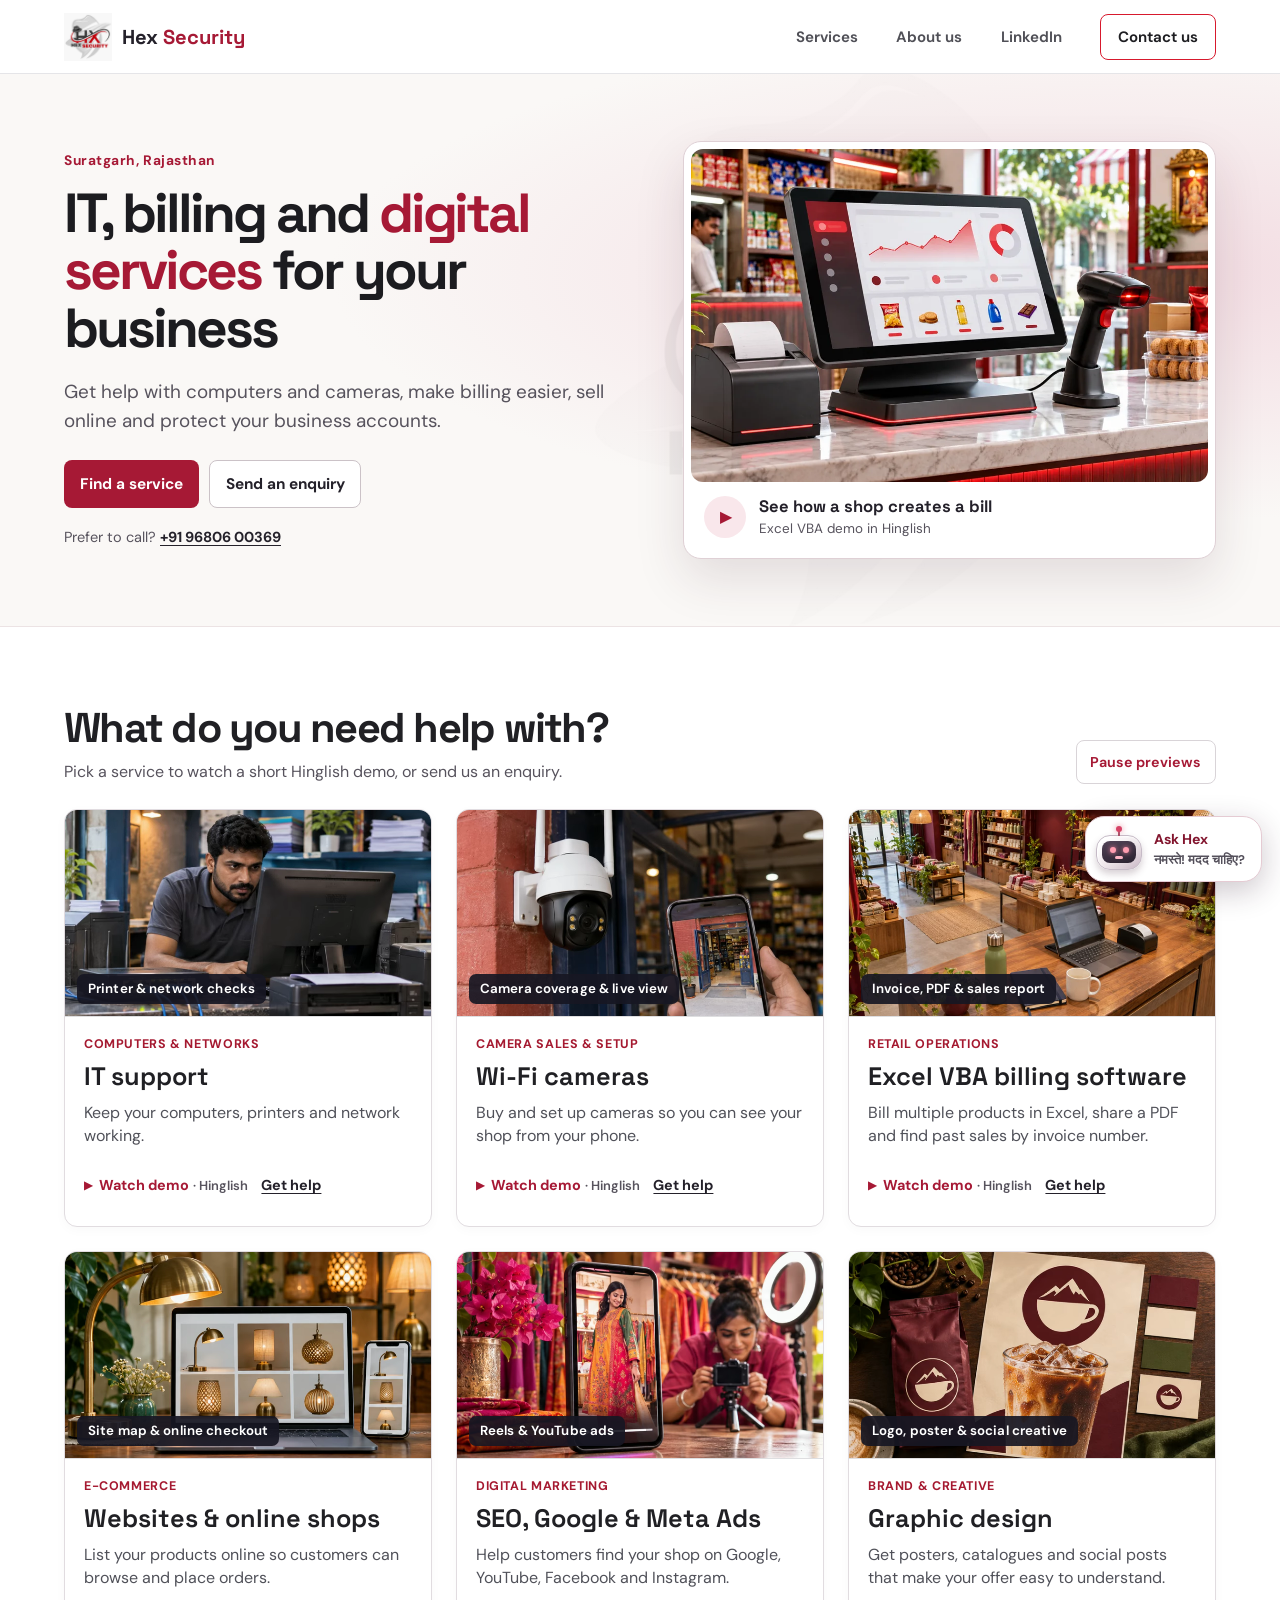
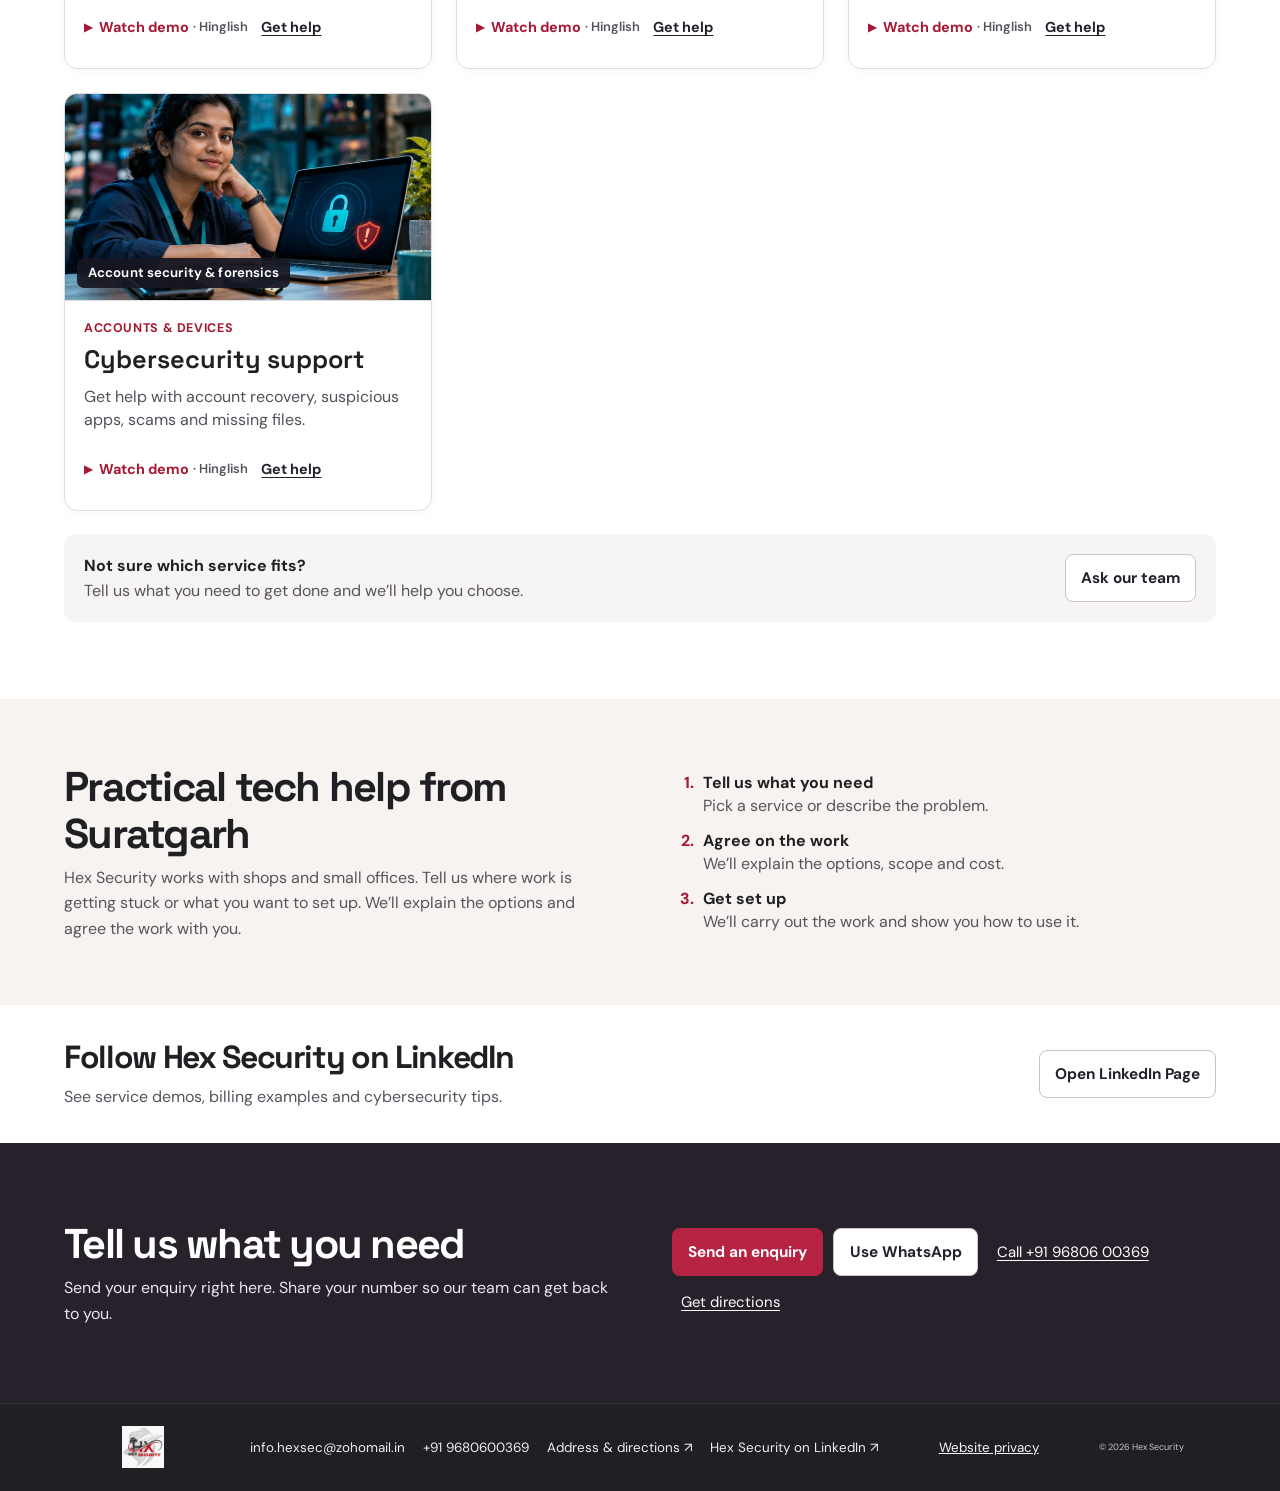
==== index.html @ a5976539 "Show a dedicated enquiry confirmation page" ====
<!doctype html>
<html lang="en">
<head>
  <meta charset="utf-8">
  <meta name="viewport" content="width=device-width, initial-scale=1">
  <meta name="theme-color" content="#ffffff">
  <title>Hex Security | IT Support, Billing &amp; Cybersecurity in Suratgarh</title>
  <meta name="description" content="Hex Security in Suratgarh, Rajasthan offers business IT support, Wi-Fi cameras, Excel VBA billing, websites, SEO, Google and Meta Ads, graphic design and cybersecurity.">
  <link rel="canonical" href="https://hexsecurity-it.github.io/">
  <link rel="icon" type="image/jpeg" href="hex-security-logo.jpeg">
  <meta property="og:type" content="website">
  <meta property="og:site_name" content="Hex Security">
  <meta property="og:title" content="Hex Security | IT Support, Billing &amp; Cybersecurity in Suratgarh">
  <meta property="og:description" content="Hex Security in Suratgarh, Rajasthan offers business IT support, Wi-Fi cameras, Excel VBA billing, websites, SEO, Google and Meta Ads, graphic design and cybersecurity.">
  <meta property="og:url" content="https://hexsecurity-it.github.io/">
  <meta property="og:image" content="https://hexsecurity-it.github.io/hex-security-logo.jpeg">
  <meta property="og:image:alt" content="Hex Security logo">
  <script type="application/ld+json">
    {
      "@context": "https://schema.org",
      "@graph": [
        {
          "@type": "WebSite",
          "@id": "https://hexsecurity-it.github.io/#website",
          "name": "Hex Security",
          "url": "https://hexsecurity-it.github.io/",
          "publisher": {
            "@id": "https://hexsecurity-it.github.io/#organization"
          }
        },
        {
          "@type": "Organization",
          "@id": "https://hexsecurity-it.github.io/#organization",
          "name": "Hex Security",
          "url": "https://hexsecurity-it.github.io/",
          "logo": "https://hexsecurity-it.github.io/hex-security-logo.jpeg",
          "email": "info.hexsec@zohomail.in",
          "telephone": "+919680600369",
          "sameAs": ["https://www.linkedin.com/company/hex-sec/"],
          "address": {
            "@type": "PostalAddress",
            "addressLocality": "Suratgarh",
            "addressRegion": "Rajasthan",
            "addressCountry": "IN"
          },
          "contactPoint": {
            "@type": "ContactPoint",
            "contactType": "customer enquiries",
            "telephone": "+919680600369",
            "email": "info.hexsec@zohomail.in"
          }
        },
        {
          "@type": "WebPage",
          "@id": "https://hexsecurity-it.github.io/#home",
          "url": "https://hexsecurity-it.github.io/",
          "name": "Hex Security | IT Support, Billing & Cybersecurity in Suratgarh",
          "isPartOf": {
            "@id": "https://hexsecurity-it.github.io/#website"
          },
          "about": {
            "@id": "https://hexsecurity-it.github.io/#organization"
          }
        }
      ]
    }
  </script>
  <link rel="stylesheet" href="style.css">
  <link rel="stylesheet" href="services.css?v=films1">
  <link rel="stylesheet" href="home.css?v=films1">
  <link rel="stylesheet" href="assistant.css?v=1">
</head>
<body class="home-page">
  <div class="site-shell">
    <header class="topbar">
      <a class="brand home-brand" href="#home">
        <img class="brand-logo" src="hex-security-logo.jpeg" width="48" height="48" alt="">
        <span>Hex <b>Security</b></span>
      </a>
      <button class="menu-toggle" aria-label="Toggle menu" aria-expanded="false" aria-controls="home-navigation">☰</button>
      <nav class="nav-links" id="home-navigation" aria-label="Main navigation">
        <a href="#services">Services</a>
        <a href="#about">About us</a>
        <a href="#updates">LinkedIn</a>
        <a class="nav-cta" href="#contact">Contact us</a>
      </nav>
    </header>

    <main>
      <section class="welcome" id="home" aria-labelledby="welcome-title">
        <div class="welcome-inner">
          <div class="welcome-copy">
            <p class="location-label">Suratgarh, Rajasthan</p>
            <h1 id="welcome-title">IT, billing and <em>digital services</em> for your business</h1>
            <p>Get help with computers and cameras, make billing easier, sell online and protect your business accounts.</p>
            <div class="welcome-actions">
              <a class="home-button home-button-primary" href="#services">Find a service</a>
              <a class="home-button home-button-outline" data-enquiry="website" href="#contact">Send an enquiry</a>
            </div>
            <p class="welcome-call">Prefer to call? <a href="tel:+919680600369">+91 96806 00369</a></p>
          </div>
          <a class="welcome-demo" href="services/billing.html" data-show-service="billing" aria-haspopup="dialog">
            <img src="media/home-shop.webp" width="1160" height="652" alt="Computer, receipt printer and scanner on a shop counter" fetchpriority="high">
            <div class="welcome-caption">
              <span class="welcome-play" aria-hidden="true">▶</span>
              <span><strong>See how a shop creates a bill</strong><small>Excel VBA demo in Hinglish</small></span>
            </div>
          </a>
        </div>
      </section>

      <section class="services section-pad" id="services">
        <div class="service-intro">
          <div>
            <h2>What do you need help with?</h2>
            <p>Pick a service to watch a short Hinglish demo, or send us an enquiry.</p>
          </div>
          <button type="button" id="motion-toggle">Pause previews</button>
        </div>
        <div class="catalog">
          <article class="offer" id="service-it-support" data-slug="it-support">
            <div class="demo"><video id="video-it-support" class="inline-video" width="840" height="472" muted playsinline loop preload="none" src="media/service-films/it-support-preview.webm" poster="media/service-films/it-support.jpg" data-detail-src="media/service-films/it-support.mp4?v=hinglish1" data-detail-poster="media/service-films/it-support.jpg" data-captions="media/service-films/it-support.hi.vtt?v=hinglish1" aria-hidden="true"></video><span class="service-cover-label">Printer & network checks</span></div>
            <div class="offer-copy"><span class="offer-category">Computers & networks</span>
              <h3>IT support</h3><p>Keep your computers, printers and network working.</p>
              <div class="offer-actions">
                <a class="offer-open" href="services/it-support.html" aria-haspopup="dialog" aria-label="Watch the Hinglish video and view details for IT support"><span class="play-symbol" aria-hidden="true">▶</span> <span>Watch demo</span> <span class="demo-language">· Hinglish</span></a>
                <a class="offer-enquire" href="?enquire=it-support#services" aria-haspopup="dialog">Get help</a>
              </div>
            </div>
            <template><ul><li>Computer, printer and device setup</li><li>Software installation and updates</li><li>Troubleshooting for slow or unreliable devices</li><li>Network and connectivity help</li></ul></template>
          </article>
          <article class="offer" id="service-wifi-cctv" data-slug="wifi-cctv">
            <div class="demo"><video id="video-wifi-cctv" class="inline-video" width="840" height="472" muted playsinline loop preload="none" src="media/service-films/wifi-cctv-preview.webm" poster="media/service-films/wifi-cctv.jpg" data-detail-src="media/service-films/wifi-cctv.mp4?v=hinglish1" data-detail-poster="media/service-films/wifi-cctv.jpg" data-captions="media/service-films/wifi-cctv.hi.vtt?v=hinglish1" aria-hidden="true"></video><span class="service-cover-label">Camera coverage & live view</span></div>
            <div class="offer-copy"><span class="offer-category">Camera sales & setup</span>
              <h3>Wi-Fi cameras</h3><p>Buy and set up cameras so you can see your shop from your phone.</p>
              <div class="offer-actions">
                <a class="offer-open" href="services/wifi-cctv.html" aria-haspopup="dialog" aria-label="Watch the Hinglish video and view details for Wi-Fi cameras"><span class="play-symbol" aria-hidden="true">▶</span> <span>Watch demo</span> <span class="demo-language">· Hinglish</span></a>
                <a class="offer-enquire" href="?enquire=wifi-cctv#services" aria-haspopup="dialog">Get help</a>
              </div>
            </div>
            <template><ul><li>Wi-Fi camera sales and installation</li><li>Camera positioning and recording setup</li><li>Mobile live view and recorded footage</li><li>Wi-Fi router and connectivity support</li></ul></template>
          </article>
          <article class="offer" id="service-billing" data-slug="billing">
            <div class="demo"><video id="video-billing" class="inline-video" width="840" height="472" muted playsinline loop preload="none" src="media/service-films/billing-preview.webm?v=hinglish1" poster="media/service-films/billing.jpg?v=hinglish1" data-detail-src="media/service-films/billing.mp4?v=hinglish1" data-detail-poster="media/service-films/billing.jpg?v=hinglish1" data-captions="media/service-films/billing.hi.vtt?v=hinglish1" aria-hidden="true"></video><span class="service-cover-label">Invoice, PDF & sales report</span></div>
            <div class="offer-copy"><span class="offer-category">Retail operations</span>
              <h3>Excel VBA billing software</h3><p>Bill multiple products in Excel, share a PDF and find past sales by invoice number.</p>
              <div class="offer-actions">
                <a class="offer-open" href="services/billing.html" aria-haspopup="dialog" aria-label="Watch the Hinglish video and view details for Excel VBA billing software"><span class="play-symbol" aria-hidden="true">▶</span> <span>Watch demo</span> <span class="demo-language">· Hinglish</span></a>
                <a class="offer-enquire" href="?enquire=billing#services" aria-haspopup="dialog">Get help</a>
              </div>
            </div>
            <template><ul><li>Custom Excel VBA billing form with automatic totals</li><li>Numbered invoices and a searchable sales register</li><li>PDF invoices to share or print</li><li>Optional online reports for bills and daily sales</li></ul></template>
          </article>
          <article class="offer" id="service-store" data-slug="store">
            <div class="demo"><video id="video-store" class="inline-video" width="840" height="472" muted playsinline loop preload="none" src="media/service-films/store-preview.webm" poster="media/service-films/store.jpg" data-detail-src="media/service-films/store.mp4?v=hinglish1" data-detail-poster="media/service-films/store.jpg" data-captions="media/service-films/store.hi.vtt?v=hinglish1" aria-hidden="true"></video><span class="service-cover-label">Site map & online checkout</span></div>
            <div class="offer-copy"><span class="offer-category">E-commerce</span>
              <h3>Websites & online shops</h3><p>List your products online so customers can browse and place orders.</p>
              <div class="offer-actions">
                <a class="offer-open" href="services/store.html" aria-haspopup="dialog" aria-label="Watch the Hinglish video and view details for Websites & online shops"><span class="play-symbol" aria-hidden="true">▶</span> <span>Watch demo</span> <span class="demo-language">· Hinglish</span></a>
                <a class="offer-enquire" href="?enquire=store#services" aria-haspopup="dialog">Get help</a>
              </div>
            </div>
            <template><ul><li>Site maps, business websites and product catalogues</li><li>E-commerce storefront design and setup</li><li>Mobile-friendly product pages and listing support</li><li>Checkout and order enquiry flows</li></ul></template>
          </article>
          <article class="offer" id="service-marketing" data-slug="marketing">
            <div class="demo"><video id="video-marketing" class="inline-video" width="840" height="472" muted playsinline loop preload="none" src="media/service-films/marketing-preview.webm" poster="media/service-films/marketing.jpg" data-detail-src="media/service-films/marketing.mp4?v=hinglish1" data-detail-poster="media/service-films/marketing.jpg" data-captions="media/service-films/marketing.hi.vtt?v=hinglish1" aria-hidden="true"></video><span class="service-cover-label">Reels & YouTube ads</span></div>
            <div class="offer-copy"><span class="offer-category">Digital marketing</span>
              <h3>SEO, Google & Meta Ads</h3><p>Help customers find your shop on Google, YouTube, Facebook and Instagram.</p>
              <div class="offer-actions">
                <a class="offer-open" href="services/marketing.html" aria-haspopup="dialog" aria-label="Watch the Hinglish video and view details for SEO, Google & Meta Ads"><span class="play-symbol" aria-hidden="true">▶</span> <span>Watch demo</span> <span class="demo-language">· Hinglish</span></a>
                <a class="offer-enquire" href="?enquire=marketing#services" aria-haspopup="dialog">Get help</a>
              </div>
            </div>
            <template><ul><li>Search engine optimisation for service pages</li><li>Google Ads campaign setup</li><li>Facebook and Instagram Reels and ad creative</li><li>YouTube video ad campaign setup</li><li>Campaign performance and enquiry reviews</li></ul></template>
          </article>
          <article class="offer" id="service-design" data-slug="design">
            <div class="demo"><video id="video-design" class="inline-video" width="840" height="472" muted playsinline loop preload="none" src="media/service-films/design-preview.webm?v=hinglish1" poster="media/service-films/design.jpg?v=hinglish1" data-detail-src="media/service-films/design.mp4?v=hinglish1" data-detail-poster="media/service-films/design.jpg?v=hinglish1" data-captions="media/service-films/design.hi.vtt?v=hinglish1" aria-hidden="true"></video><span class="service-cover-label">Logo, poster & social creative</span></div>
            <div class="offer-copy"><span class="offer-category">Brand & creative</span>
              <h3>Graphic design</h3><p>Get posters, catalogues and social posts that make your offer easy to understand.</p>
              <div class="offer-actions">
                <a class="offer-open" href="services/design.html" aria-haspopup="dialog" aria-label="Watch the Hinglish video and view details for Graphic design"><span class="play-symbol" aria-hidden="true">▶</span> <span>Watch demo</span> <span class="demo-language">· Hinglish</span></a>
                <a class="offer-enquire" href="?enquire=design#services" aria-haspopup="dialog">Get help</a>
              </div>
            </div>
            <template><ul><li>Posters and promotional materials</li><li>Product catalogues and brand graphics</li><li>Social media designs and ad creative</li><li>Print and digital artwork in suitable formats</li></ul></template>
          </article>
          <article class="offer" id="service-cybersecurity" data-slug="cybersecurity">
            <div class="demo"><video id="video-cybersecurity" class="inline-video" width="840" height="472" muted playsinline loop preload="none" src="media/service-films/cybersecurity-preview.webm" poster="media/service-films/cybersecurity.jpg" data-detail-src="media/service-films/cybersecurity.mp4?v=hinglish1" data-detail-poster="media/service-films/cybersecurity.jpg" data-captions="media/service-films/cybersecurity.hi.vtt?v=hinglish1" aria-hidden="true"></video><span class="service-cover-label">Account security & forensics</span></div>
            <div class="offer-copy"><span class="offer-category">Accounts & devices</span>
              <h3>Cybersecurity support</h3><p>Get help with account recovery, suspicious apps, scams and missing files.</p>
              <div class="offer-actions">
                <a class="offer-open" href="services/cybersecurity.html" aria-haspopup="dialog" aria-label="Watch the Hinglish video and view details for Cybersecurity support"><span class="play-symbol" aria-hidden="true">▶</span> <span>Watch demo</span> <span class="demo-language">· Hinglish</span></a>
                <a class="offer-enquire" href="?enquire=cybersecurity#services" aria-haspopup="dialog">Get help</a>
              </div>
            </div>
            <template><ul><li>Instagram and Facebook account recovery guidance through official channels</li><li>Two-step verification, phone security and scam prevention</li><li>Backup review and data recovery assessment</li><li>Digital forensics and incident documentation by agreed scope</li></ul></template>
          </article>
        </div>
        <aside class="service-help">
          <div><strong>Not sure which service fits?</strong><p>Tell us what you need to get done and we’ll help you choose.</p></div>
          <a class="home-button home-button-outline" data-enquiry="website" href="#contact">Ask our team</a>
        </aside>
      </section>

      <section class="home-about" id="about" aria-labelledby="about-title">
        <div class="home-wrap about-layout">
          <div>
            <h2 id="about-title">Practical tech help from Suratgarh</h2>
            <p>Hex Security works with shops and small offices. Tell us where work is getting stuck or what you want to set up. We’ll explain the options and agree the work with you.</p>
          </div>
          <ol id="process" class="home-process" aria-label="How it works">
            <li><strong>Tell us what you need</strong><span>Pick a service or describe the problem.</span></li>
            <li><strong>Agree on the work</strong><span>We’ll explain the options, scope and cost.</span></li>
            <li><strong>Get set up</strong><span>We’ll carry out the work and show you how to use it.</span></li>
          </ol>
        </div>
      </section>

      <section class="home-updates" id="updates" aria-labelledby="updates-title">
        <div class="home-wrap updates-row">
          <div><h2 id="updates-title">Follow Hex Security on LinkedIn</h2><p>See service demos, billing examples and cybersecurity tips.</p></div>
          <a class="home-button home-button-outline" href="https://www.linkedin.com/company/hex-sec/" target="_blank" rel="noopener noreferrer">Open LinkedIn Page</a>
        </div>
      </section>

      <section class="home-contact" id="contact" aria-labelledby="contact-title">
        <div class="home-wrap contact-layout">
          <div><h2 id="contact-title">Tell us what you need</h2><p>Send your enquiry right here. Share your number so our team can get back to you.</p></div>
          <div class="home-contact-actions">
            <a class="home-button home-button-primary" data-enquiry="website" href="mailto:info.hexsec@zohomail.in">Send an enquiry</a>
            <a class="home-button home-button-outline" data-enquiry="whatsapp" href="https://wa.me/919680600369">Use WhatsApp</a>
            <a class="contact-link" href="tel:+919680600369">Call +91 96806 00369</a>
            <a class="contact-link" href="https://maps.app.goo.gl/2YtsyMSwRUSYiVr96" target="_blank" rel="noopener">Get directions</a>
          </div>
        </div>
      </section>
    </main>

    <footer class="home-footer"><a class="brand footer-brand" href="#home" aria-label="Hex Security home"><img class="brand-logo" src="hex-security-logo.jpeg" alt="Hex Security logo"></a><div class="footer-contact"><a data-enquiry="website" href="mailto:info.hexsec@zohomail.in">info.hexsec@zohomail.in</a><a href="tel:+919680600369">+91 9680600369</a><a href="https://maps.app.goo.gl/2YtsyMSwRUSYiVr96" target="_blank" rel="noopener">Address &amp; directions ↗</a><a href="https://www.linkedin.com/company/hex-sec/" target="_blank" rel="noopener noreferrer">Hex Security on LinkedIn ↗</a></div><a href="privacy.html">Website privacy</a><span class="copyright">© <span id="year"></span> Hex Security</span></footer>
  </div>
  <dialog class="enquiry-dialog" id="service-dialog" aria-labelledby="dialog-title">
    <div class="dialog-bar"><span>Hex Security</span><button type="button" class="close-enquiry" aria-label="Close dialog">×</button></div>
    <div id="details-step">
      <div class="guide-heading"><h2 id="dialog-title" tabindex="-1"></h2><p id="dialog-summary"></p></div>
      <div class="guide-player">
        <video id="dialog-video" class="demo-large" width="1920" height="1080" controls playsinline preload="none" aria-label="Hinglish service guide">
          <track id="dialog-captions" kind="captions" srclang="hi-Latn" label="Hinglish">
        </video>
        <button id="guide-play" type="button" lang="hi" hidden>▶&nbsp; आवाज़ के साथ चलाएँ</button>
      </div>
      <div class="sheet-body">
        <button class="primary-action guide-contact" type="button" id="start-enquiry"><span lang="hi">संपर्क करें</span> · Contact us <span aria-hidden="true">→</span></button>
        <h3>How we can help</h3><div id="dialog-details"></div>
      </div>
    </div>
    <form class="sheet-body" id="lead-form" hidden>
      <button type="button" id="back-details">Back to service details</button>
      <h2 id="form-heading" tabindex="-1">Your enquiry</h2>
      <label>Service<select id="lead-service" name="service"></select></label>
      <label>Your name<input name="name" autocomplete="name" required maxlength="100"></label>
      <label>Mobile number<span class="phone-group"><span>+91</span><input type="tel" name="phone" inputmode="numeric" autocomplete="tel-national" pattern="[0-9]{10}" minlength="10" maxlength="10" aria-describedby="phone-help" title="Enter exactly 10 digits without +91" required></span></label>
      <small id="phone-help">Enter 10 digits without the country code.</small>
      <label>City<input name="city" autocomplete="address-level2" maxlength="100" required></label>
      <label>Email for a reply (optional)<input type="email" name="email" autocomplete="email" maxlength="254"></label>
      <label>What do you need help with? (optional)<textarea name="message" rows="3" maxlength="800"></textarea></label>
      <div class="compose-actions"><button class="primary-action" type="submit" name="channel" value="website">Send enquiry</button>
      <button class="secondary-action" type="submit" name="channel" value="whatsapp">Send &amp; open WhatsApp</button></div>
      <p class="send-note">Your details go to Hex Security so we can reply. Keep passwords and OTPs out of your message. <a href="privacy.html">Website privacy</a></p>
      <p id="enquiry-status" role="status" hidden></p>
      <a id="enquiry-fallback" hidden>Continue in the messaging app</a>
    </form>
  </dialog>
  <script src="reporting.js"></script>
  <script src="script.js?v=confirmation1"></script>
  <script type="module" src="assistant.js?v=2"></script>
</body>
</html>
---- style.css ----
@import url('https://fonts.googleapis.com/css2?family=DM+Sans:wght@400;500;600;700&family=Space+Grotesk:wght@400;500;600;700&display=swap');
:root{--black:#09090b;--panel:#111114;--panel2:#17171b;--red:#e21d2f;--red2:#ff3346;--white:#f4f3f3;--muted:#a5a4aa;--line:#ffffff18;--sans:'DM Sans',Arial,sans-serif;--display:'Space Grotesk',Arial,sans-serif}*{box-sizing:border-box}html{scroll-behavior:smooth;scroll-padding-top:86px}body{margin:0;background:var(--black);color:var(--white);font-family:var(--sans);-webkit-font-smoothing:antialiased}.site-shell{max-width:1600px;margin:auto;overflow:hidden;background:var(--black);position:relative;isolation:isolate}.site-shell:before{content:"";position:fixed;z-index:-1;pointer-events:none;width:min(72vw,900px);height:min(72vw,900px);left:50%;top:52%;transform:translate(-50%,-50%);background:url("hex-security-logo.jpeg") center/contain no-repeat;opacity:.035;filter:grayscale(1) contrast(1.2);mix-blend-mode:screen}.site-shell:after{content:"";position:fixed;z-index:20;pointer-events:none;inset:0;opacity:.1;background:repeating-linear-gradient(0deg,transparent 0 3px,#ff253408 4px 5px);mix-blend-mode:screen}a{color:inherit}.topbar{height:82px;padding:0 7.5%;display:flex;align-items:center;justify-content:space-between;background:#0b0b0df5;border-bottom:1px solid var(--line);position:relative;z-index:10}.brand{display:flex;align-items:center;gap:12px;text-decoration:none}.brand-logo{width:130px;height:auto;max-height:52px;object-fit:contain}.brand-name{font:700 12px var(--display);letter-spacing:2px;color:#fff}.brand-name b{color:var(--red)}.nav-links{display:flex;align-items:center;gap:34px}.nav-links a{text-decoration:none;color:#c4c2c7;font-size:11px;transition:color .2s}.nav-links a:hover{color:#fff}.nav-links .nav-cta{padding:12px 17px;border:1px solid #e21d2f99;color:#fff}.nav-cta span,.button span{color:#ff5361;margin-left:12px}.menu-toggle{display:none;background:none;border:0;color:white;font-size:24px}.hero{position:relative;isolation:isolate;min-height:650px;display:grid;grid-template-columns:1.02fr .98fr;align-items:center;gap:3%;padding:70px 8% 83px;background:radial-gradient(ellipse at 77% 43%,#6d0d1835 0,transparent 37%),linear-gradient(110deg,#09090b 50%,#100b0d 100%);overflow:hidden}.hero:before{content:"";position:absolute;inset:0;z-index:-1;opacity:.15;background:linear-gradient(#e21d2f12 1px,transparent 1px),linear-gradient(90deg,#e21d2f12 1px,transparent 1px);background-size:42px 42px;mask-image:linear-gradient(90deg,transparent 25%,#000)}.hero-copy{z-index:1;animation:copyenter .9s both}.hero:after{content:"";position:absolute;z-index:-1;left:-15%;right:-15%;height:1px;top:0;background:linear-gradient(90deg,transparent,#ff4356aa,transparent);box-shadow:0 0 18px #ff263b88;animation:scanline 8s linear infinite;pointer-events:none}.eyebrow{display:flex;align-items:center;gap:10px;font-size:9px;font-weight:700;letter-spacing:2px;color:#ff6975}.status-dot{width:7px;height:7px;border-radius:50%;background:#ff3043;box-shadow:0 0 13px #fa223d;animation:pulse 1.8s infinite}h1,h2,h3,p{margin-top:0}h1{font:600 clamp(46px,5.4vw,77px)/1.04 var(--display);letter-spacing:-3.4px;margin:25px 0 19px}h1 em,h2 em{font-style:normal;color:var(--red2);text-shadow:0 0 25px #eb183339}.hero-intro{font-size:13px;line-height:1.9;color:#b7b5bc;max-width:475px}.hero-actions{display:flex;align-items:center;gap:26px;margin-top:29px}.button{display:inline-flex;align-items:center;padding:15px 20px;text-decoration:none;font-size:10px;font-weight:700;transition:transform .25s,box-shadow .25s,background .25s}.button:hover{transform:translateY(-3px);box-shadow:0 10px 30px #e21d2f35}.button-red{background:linear-gradient(120deg,#ed2638,#b70e20);color:white;box-shadow:0 7px 25px #e21d2f29}.button-ghost{border:1px solid #ffffff32;color:#ecebef}.text-link{font-size:10px;color:#dedce0;text-decoration:none}.text-link span{color:#ff5866;margin-left:8px}.hero-proof{display:flex;align-items:center;gap:12px;margin-top:49px}.proof-icons{display:flex}.proof-icons span{width:29px;height:29px;margin-right:-5px;border-radius:50%;border:1px solid #151518;background:#25252a;display:grid;place-items:center;color:#ff5968;font-size:12px}.hero-proof p{margin:0;color:#96949c;font-size:9px;line-height:1.65}.hero-proof strong{font-size:10px;color:#e8e7ea}.hero-art{height:440px;position:relative;display:grid;place-items:center;perspective:900px}.cyber-grid{position:absolute;inset:10%;background-image:linear-gradient(#e8243822 1px,transparent 1px),linear-gradient(90deg,#e8243822 1px,transparent 1px);background-size:29px 29px;transform:perspective(420px) rotateX(55deg) rotateZ(-20deg) scale(1.25);mask-image:radial-gradient(ellipse,#000 5%,transparent 70%);animation:gridmove 12s linear infinite}.ring{position:absolute;border:1px solid #f02b3c40;border-radius:50%;box-shadow:0 0 28px #e21d2f0a;transform-style:preserve-3d}.ring-one{width:360px;height:155px;transform:rotate(-23deg) rotateX(57deg);animation:ringturn 14s linear infinite}.ring-two{width:290px;height:215px;transform:rotate(55deg) rotateX(62deg);animation:ringturn 18s linear infinite reverse}.ring-three{width:390px;height:220px;transform:rotate(40deg) rotateX(65deg);border-color:#ffffff20}.core-shadow{position:absolute;width:170px;height:40px;border-radius:50%;bottom:62px;background:#e21d2f35;filter:blur(27px);animation:shadow 4s ease-in-out infinite}.shield-scene{position:relative;width:210px;height:255px;transform-style:preserve-3d;animation:levitate 5s ease-in-out infinite}.shield-3d{position:absolute;inset:20px 25px 15px;clip-path:polygon(50% 0,92% 16%,87% 64%,71% 83%,50% 100%,29% 83%,13% 64%,8% 16%);background:linear-gradient(125deg,#ff4654 0,#b61025 37%,#510b17 38%,#210b10 100%);filter:drop-shadow(16px 25px 18px #000);transform:rotateY(-20deg) rotateX(9deg);box-shadow:inset 0 0 30px #ff7d8336}.shield-3d:before{content:"";position:absolute;inset:12px;clip-path:inherit;border:1px solid #ff969c;background:linear-gradient(140deg,#ff33483e,transparent 54%)}.shield-3d:after{content:"";position:absolute;inset:32px 36px 42px;clip-path:polygon(50% 0,92% 17%,85% 62%,67% 81%,50% 93%,33% 81%,15% 62%,8% 17%);background:#100d10aa;border:1px solid #ff5967}.shield-logo{position:absolute;z-index:2;left:50%;top:48%;width:101px;height:auto;transform:translate(-50%,-50%);border-radius:50%;filter:drop-shadow(0 4px 9px #000a)}.data-node{position:absolute;z-index:3;width:8px;height:8px;background:#ff3347;border-radius:50%;box-shadow:0 0 17px 5px #ff1c346b;animation:pulse 1.5s infinite}.node-a{left:18%;top:34%}.node-b{right:13%;top:42%;animation-delay:.4s}.node-c{left:50%;bottom:11%;animation-delay:.8s}.float-panel{position:absolute;z-index:4;background:#111114eF;border:1px solid #e32a3a7c;padding:10px 12px;box-shadow:0 10px 25px #0008,0 0 22px #e21d2f17;backdrop-filter:blur(8px);animation:panelbob 4s ease-in-out infinite}.panel-a{top:24px;left:-15px}.panel-b{bottom:31px;right:-8px;animation-delay:1.2s}.float-panel b,.float-panel small{display:block}.float-panel b{font-size:7px;letter-spacing:1.1px;color:#f4f1f3}.float-panel small{font-size:8px;color:#aaa7ae;margin-top:5px}.panel-symbol{float:left;color:#ff4d5f;font-size:17px;margin-right:8px}.hero-bottom{position:absolute;left:8%;right:8%;bottom:0;height:45px;border-top:1px solid #ffffff1c;display:flex;align-items:center;justify-content:space-between;color:#96939b;font-size:7px;letter-spacing:1.5px}.hero-bottom a{text-decoration:none;color:#d5d2d7}.hero-bottom a span{color:#fc5261;margin-left:9px}.section-pad{padding:100px 8%}.services{background:linear-gradient(180deg,#101013,#0a0a0c)}.section-heading{display:flex;align-items:end;justify-content:space-between;gap:35px;margin-bottom:38px}.section-heading h2,.about h2,.contact h2{font:600 clamp(34px,4vw,50px)/1.15 var(--display);letter-spacing:-1.6px;margin:14px 0 0}.section-heading>p{font-size:11px;line-height:1.9;color:#aaa8af;max-width:355px;margin:0 0 3px}.service-grid{display:grid;grid-template-columns:repeat(3,1fr);gap:12px}.service-card{position:relative;min-height:262px;padding:24px 24px 25px;background:linear-gradient(145deg,#19191e,#101013 72%);border:1px solid #ffffff14;overflow:hidden;transform-style:preserve-3d;transition:transform .35s,border-color .35s,box-shadow .35s}.service-card:before{content:"";position:absolute;width:180px;height:180px;border-radius:50%;right:-110px;top:-110px;background:#f3223830;filter:blur(30px);transition:all .35s}.service-card:hover{transform:perspective(700px) rotateX(3deg) rotateY(-3deg) translateY(-5px);border-color:#f22b3d7a;box-shadow:0 18px 50px #0007,0 0 30px #e21d2f14}.service-card:hover:before{right:-60px;top:-60px}.service-icon{width:37px;height:37px;border:1px solid #f039497a;display:grid;place-items:center;color:#ff5361;font-size:17px;margin-bottom:20px;background:#e21d2f0d}.card-num{position:absolute;right:23px;top:29px;font:600 7px var(--display);letter-spacing:1.4px;color:#89868f}.service-card h3{font:600 18px var(--display);margin:0 0 11px}.service-card p{position:relative;color:#aaa8b0;font-size:10px;line-height:1.8;margin:0;max-width:280px}.service-card>a{position:absolute;right:23px;bottom:20px;text-decoration:none;color:#ff5361;font-size:15px}.service-details{margin-top:13px!important;padding-top:11px;border-top:1px solid #ffffff12;color:#ceccd1!important;font-size:9px!important}.services-note{font-size:10px;color:#a4a1a9;margin-top:22px}.services-note span{color:#ff5262;margin-right:8px}.about{background:radial-gradient(ellipse at 18% 50%,#4a0c1538,transparent 45%),#111114;padding:94px 10%;display:grid;grid-template-columns:.9fr 1fr;gap:10%;align-items:center;border-top:1px solid var(--line);border-bottom:1px solid var(--line)}.about-art{height:310px;position:relative;display:grid;place-items:center;perspective:800px}.about-art:before{content:"";position:absolute;width:185px;height:185px;border:1px solid #ef334789;background:linear-gradient(145deg,#b7182b45,#171216);transform:rotate(45deg) rotateX(28deg);box-shadow:0 0 46px #e21d2f21,15px 15px 0 #141114;animation:levitate 6s ease-in-out infinite}.about-orbit{position:absolute;width:330px;height:150px;border:1px solid #ff3e502e;border-radius:50%;transform:rotate(-32deg) rotateX(48deg);animation:ringturn 20s linear infinite}.about-medallion{position:relative;z-index:1;text-align:center}.about-medallion img{width:112px;height:auto;border-radius:50%;box-shadow:0 0 25px #e21d2f31}.about-medallion small{display:block;margin-top:15px;color:#c7c3c9;font-size:7px;letter-spacing:1.7px;line-height:1.8}.about-stamp{position:absolute;bottom:17px;left:3%;width:77px;height:77px;display:grid;place-content:center;text-align:center;border-radius:50%;border:1px solid #ee435398;background:#121114;color:#f3edf0;font-size:8px;line-height:1.6;letter-spacing:1px;transform:rotate(-12deg)}.about-stamp b{font-size:15px;color:#ff4254}.about h2{margin:17px 0 21px}.about-copy p{font-size:11px;line-height:1.95;color:#b6b3bb;max-width:510px}.button-outline{border:1px solid #f0445382;margin-top:8px}.approach{background:#0b0b0d}.approach .section-heading{margin-bottom:46px}.steps{display:grid;grid-template-columns:repeat(3,1fr);border-top:1px solid #ffffff25}.steps article{padding:23px 30px 0 0;transition:transform .3s ease}.steps article:hover{transform:translateY(-5px)}.steps article+article{border-left:1px solid #ffffff1c;padding-left:27px}.steps article>span{font:600 19px var(--display);color:#ff5262}.steps h3{font:600 18px var(--display);margin:14px 0 9px}.steps p{font-size:10px;line-height:1.9;color:#a9a6ad;max-width:260px;margin:0}.contact{position:relative;overflow:hidden;padding:74px 10%;background:radial-gradient(ellipse at 94% 45%,#e21d2f23,transparent 36%),linear-gradient(105deg,#171013,#110d10);border-top:1px solid #e21d2f3b}.contact-inner{position:relative;z-index:1;display:flex;align-items:center;justify-content:space-between;gap:20px}.contact h2{margin:14px 0;font-size:clamp(38px,4.3vw,56px)}.contact p{color:#bbb7be;font-size:11px;line-height:1.8;max-width:390px;margin:0}.contact-actions{display:flex;flex-direction:column;gap:14px;align-items:flex-start}.contact-actions .button{white-space:nowrap}.contact-extra{font-size:9px;color:#aaa6ad}.contact-extra a{color:#fff;text-decoration:none}.contact-orb{position:absolute;right:6%;top:-100px;width:250px;height:250px;border:1px solid #ed394634;border-radius:50%;box-shadow:0 0 90px #eb233328,inset 0 0 50px #e21d2f19;animation:orb 8s ease-in-out infinite}.contact-orb:after{content:"";position:absolute;inset:30px;border:1px solid #fff2;border-radius:50%}footer{min-height:88px;background:#08080a;padding:18px 7.5%;display:flex;justify-content:space-between;align-items:center;gap:18px;border-top:1px solid var(--line)}.footer-brand .brand-logo{width:94px;max-height:42px}footer p,.copyright{margin:0;color:#99969f;font-size:9px}.footer-contact{display:flex;gap:18px;font-size:9px;color:#d6d2d9}.footer-contact a{text-decoration:none}.footer-contact a:hover{color:#ff5361}.reveal{opacity:0;transform:translateY(24px);transition:opacity .7s ease,transform .7s ease}.reveal.visible{opacity:1;transform:translateY(0)}@keyframes levitate{0%,100%{translate:0 0;rotate:0deg}50%{translate:0 -12px;rotate:1deg}}@keyframes pulse{0%,100%{opacity:1;box-shadow:0 0 12px 4px #ff1c346b}50%{opacity:.55;box-shadow:0 0 22px 8px #ff1c3440}}@keyframes ringturn{to{rotate:360deg}}@keyframes panelbob{0%,100%{translate:0 0}50%{translate:0 -8px}}@keyframes gridmove{to{background-position:29px 29px}}@keyframes shadow{0%,100%{scale:1;opacity:.8}50%{scale:.78;opacity:.55}}@keyframes orb{50%{transform:scale(1.08);box-shadow:0 0 120px #eb23333d,inset 0 0 60px #e21d2f22}}@media(max-width:900px){.topbar{padding:0 5%}.nav-links{gap:19px}.hero{padding-left:6%;padding-right:6%;grid-template-columns:1fr .9fr}.hero-art{transform:scale(.85);margin:0 -25px}.section-pad{padding:80px 6%}.about{padding:75px 7%;gap:6%}.contact{padding-left:7%;padding-right:7%}}@media(max-width:650px){.site-shell:before{position:absolute;width:125vw;height:125vw;top:48%;opacity:.027}.site-shell:after{opacity:.04}.hero:after{animation-duration:11s}html{scroll-padding-top:70px}.topbar{height:70px;padding:0 6%}.brand-logo{width:112px;max-height:46px}.menu-toggle{display:block}.nav-links{display:none;position:absolute;top:70px;left:0;right:0;padding:20px 6% 25px;background:#0d0d10;flex-direction:column;align-items:stretch;gap:17px;border-bottom:1px solid #ffffff20}.nav-links.open{display:flex}.nav-links .nav-cta{text-align:center}.hero{display:block;padding:56px 7% 71px;min-height:0}.hero h1{font-size:52px;letter-spacing:-2.3px}.hero-intro{font-size:12px}.hero-actions{gap:16px;flex-wrap:wrap}.hero-proof{margin-top:31px}.hero-art{height:340px;margin:8px -27px -2px;transform:scale(.88)}.hero-bottom{left:7%;right:7%;font-size:6px;letter-spacing:.65px}.hero-bottom a{font-size:6px}.section-pad{padding:67px 7%}.section-heading{display:block;margin-bottom:28px}.section-heading h2,.about h2{font-size:37px}.section-heading>p{margin-top:15px}.service-grid{grid-template-columns:1fr 1fr;gap:9px}.service-card{min-height:280px;padding:19px 15px}.service-card h3{font-size:15px}.service-card p{font-size:9px}.card-num{right:11px;top:25px;font-size:6px}.service-card>a{right:13px;bottom:15px}.service-details{font-size:8px!important}.about{padding:55px 8%;grid-template-columns:1fr;gap:14px}.about-art{height:250px;transform:scale(.85);margin:-4px 0}.about-copy p{font-size:10px}.approach{padding-top:65px;padding-bottom:70px}.steps{grid-template-columns:1fr}.steps article,.steps article+article{padding:19px 0;border-left:0;border-bottom:1px solid #ffffff1c}.steps h3{margin:9px 0 6px}.contact{padding:56px 8%}.contact-inner{display:block}.contact h2{font-size:44px}.contact-actions{margin-top:23px}.contact-orb{right:-80px;top:10px;width:190px;height:190px}footer{padding:23px 7%;display:grid;grid-template-columns:1fr 1fr;gap:17px}.footer-brand{grid-column:1;grid-row:1}.copyright{grid-column:2;grid-row:1;justify-self:end}.footer-contact{grid-column:1/3;grid-row:2;flex-wrap:wrap}footer p{grid-column:1/3;grid-row:3}}@media(max-width:390px){.service-grid{grid-template-columns:1fr}.service-card{min-height:245px}.hero-actions .button{padding:14px}.hero-art{transform:scale(.78);margin-left:-42px;margin-right:-42px}}@media(prefers-reduced-motion:reduce){.site-shell:after,.hero:after{display:none}*,*:before,*:after{animation-duration:.01ms!important;animation-iteration-count:1!important;scroll-behavior:auto!important;transition-duration:.01ms!important}.reveal{opacity:1;transform:none}}

/* FINAL SERVICE CARD REBUILD: image -> heading -> summary -> optional details */
.service-card{min-height:0!important;padding:0!important;display:flex!important;flex-direction:column!important;overflow:hidden!important;transform-style:preserve-3d;perspective:900px;transition:transform .3s,border-color .3s,box-shadow .3s!important}
.service-card:before{content:"";position:absolute;z-index:6;pointer-events:none;inset:-80% -40%;background:linear-gradient(115deg,transparent 43%,#ffffff0b 48%,#ff42551b 50%,#ffffff0c 52%,transparent 57%);transform:translateX(-120%) rotate(15deg);transition:transform .8s}
.service-card:hover:before{transform:translateX(120%) rotate(15deg)}
.service-card:hover,.service-card:focus-visible,.service-card.is-flipped{transform:perspective(900px) rotateX(2deg) rotateY(-2deg) translateY(-4px)!important;border-color:#f22b3d9c;box-shadow:0 22px 55px #0009,0 0 38px #e21d2f20}
.card-face{position:relative!important;inset:auto!important;display:block!important;flex:none!important;width:100%;padding:0 22px 22px!important;background:linear-gradient(145deg,#19191e,#101013 72%)!important;transform:none!important;opacity:1!important;backface-visibility:visible!important;transition:none!important}
.card-detail{position:relative!important;inset:auto!important;display:none;width:100%;padding:20px 22px 23px!important;background:linear-gradient(145deg,#171216,#0d0d10)!important;transform:none!important;opacity:1!important;backface-visibility:visible!important;transition:none!important;overflow:visible!important;border-top:1px solid #f0445345}
.service-card:hover .card-detail,.service-card:focus-visible .card-detail,.service-card.is-flipped .card-detail{display:block!important;animation:detailopen .42s ease both}
.service-visual{position:relative!important;display:block!important;height:154px!important;margin:0 -22px 18px!important;overflow:hidden!important;isolation:isolate;background:radial-gradient(ellipse at 50% 60%,#e21d2f20,transparent 65%),linear-gradient(135deg,#1e171a,#101013 72%);border-bottom:1px solid #ffffff12;transform:translateZ(12px)}
.service-visual:before{content:"";position:absolute;z-index:3;pointer-events:none;inset:0;background:linear-gradient(115deg,transparent 25%,#ffffff08 48%,#ff33461a 50%,transparent 70%);transform:translateX(-120%);animation:visualshine 6s ease-in-out infinite}
.service-visual:after{content:"";position:absolute;inset:0;opacity:.18;background:linear-gradient(#ff334612 1px,transparent 1px),linear-gradient(90deg,#ff334612 1px,transparent 1px);background-size:20px 20px;mask-image:radial-gradient(ellipse,#000,transparent 78%);pointer-events:none}
.card-face .card-num{position:absolute;right:18px;top:166px!important;font:600 7px var(--display);letter-spacing:1.2px;color:#aaa5ad}
.card-face h3{display:block!important;font:600 19px var(--display)!important;margin:0 0 9px!important;color:#f4f3f3}
.card-face>p{display:block!important;position:relative;color:#c0bdc4;font-size:11px;line-height:1.75;margin:0;max-width:340px}
.card-tags{display:flex!important;flex-wrap:wrap;gap:6px;margin-top:14px}
.card-tags span{border:1px solid #ffffff17;background:#ffffff06;padding:5px 7px;color:#d2cfd5;font-size:8px}
.card-hint{position:relative!important;left:auto!important;right:auto!important;bottom:auto!important;display:block;margin-top:17px;padding-top:11px;border-top:1px solid #ffffff16;color:#96929b;font-size:7px;letter-spacing:1px}
.card-hint b{float:right;color:#ff5361;font-size:13px;margin-top:-5px}
.detail-index{display:block;color:#ff6672;font:600 8px var(--display);letter-spacing:1.4px;margin-bottom:11px}
.card-detail h3{font:600 18px var(--display);margin:0 0 9px;color:#f4f3f3}
.card-detail>p{color:#c0bdc4;font-size:10px;line-height:1.8;margin:0;max-width:360px}
.card-detail ul{padding-left:17px;margin:14px 0 17px;color:#d2cfd5;font-size:10px;line-height:1.75}
.card-detail li{padding-left:2px;margin:5px 0}.card-detail li::marker{color:#ff4b5c}
.card-detail>a{display:inline-flex;align-items:center;gap:12px;color:#ff6875;text-decoration:none;font-size:10px;font-weight:700;border-bottom:1px solid #ff536152;padding-bottom:5px}
.service-icon{display:none!important}
@keyframes detailopen{from{opacity:0;transform:translateY(-8px)}to{opacity:1;transform:translateY(0)}}
@media(max-width:650px){.service-grid{grid-template-columns:1fr!important;gap:14px!important}.card-face{padding:0 18px 18px!important}.card-detail{padding:18px!important}.service-visual{height:165px!important;margin:0 -18px 18px!important}.card-face .card-num{top:177px!important;right:18px}.card-face h3{font-size:20px!important}.card-face>p{font-size:11px}.card-tags{margin-top:12px}.card-hint{margin-top:14px}.card-detail ul{font-size:10px}.browser-window{width:min(74vw,260px);height:128px}}
/* Service gallery: visible image and title, clear detail block, no flipped faces */
.service-grid{grid-template-columns:repeat(2,minmax(0,1fr))!important;gap:22px!important;align-items:stretch}
.service-card{display:block!important;min-height:0!important;padding:0!important;overflow:hidden!important;background:#111114!important;border:1px solid #ffffff18!important;border-radius:4px;transform-style:preserve-3d;transition:transform .35s,border-color .35s,box-shadow .35s!important}
.service-card:before{content:"";position:absolute;z-index:3;pointer-events:none;inset:-50% -70%;background:linear-gradient(115deg,transparent 44%,#ffffff0b 49%,#ff36491c 51%,transparent 56%);transform:translateX(-70%) rotate(15deg);transition:transform .85s}
.service-card:hover:before{transform:translateX(70%) rotate(15deg)}
.service-card:hover{transform:perspective(900px) rotateX(1deg) rotateY(-1deg) translateY(-5px)!important;border-color:#e72a3b8c!important;box-shadow:0 22px 55px #0009,0 0 35px #e21d2f18!important}
.service-photo{position:relative;height:250px;overflow:hidden;background:#161216;border-bottom:1px solid #ffffff14;isolation:isolate}
.service-photo:after{content:"";position:absolute;inset:0;background:linear-gradient(180deg,#09090b05 35%,#09090bcb 100%),linear-gradient(115deg,transparent 35%,#ff31481b 50%,transparent 65%);z-index:1;pointer-events:none}
.service-photo img{display:block;width:100%;height:100%;object-fit:cover;transition:transform .8s cubic-bezier(.2,.7,.2,1),filter .5s;filter:saturate(.82) contrast(1.05)}
.service-card:hover .service-photo img{transform:scale(1.07);filter:saturate(1.05) contrast(1.08)}
.service-photo>span,.service-photo>i{position:absolute;z-index:2;left:22px;color:white;font-style:normal;font-family:var(--display);text-shadow:0 2px 10px #000}.service-photo>span{bottom:34px;font-size:8px;letter-spacing:1.6px;color:#ff727e}.service-photo>i{bottom:16px;font-size:11px;font-weight:700;letter-spacing:1.3px}
.service-copy{padding:24px 26px 26px!important;position:relative;z-index:1}
.service-kicker{font:600 8px var(--display);letter-spacing:1.7px;color:#ff6875;margin-bottom:10px}
.service-copy h3{font:600 clamp(20px,2.15vw,26px)/1.2 var(--display)!important;letter-spacing:-.5px;color:#f5f3f4;margin:0 0 10px!important}
.service-copy>p{font-size:12px!important;line-height:1.8!important;color:#bdbac2!important;margin:0!important;max-width:560px!important}
.service-detail{margin-top:19px;padding:16px 18px;background:linear-gradient(120deg,#1b1519,#141316);border-left:2px solid #d92336;position:relative;overflow:hidden}
.service-detail:before{content:"";position:absolute;top:0;bottom:0;left:-45%;width:35%;background:linear-gradient(90deg,transparent,#ff425513,transparent);animation:detailscan 7s ease-in-out infinite}
.service-detail h4{position:relative;margin:0 0 10px;color:#f0edf0;font:600 10px var(--display);letter-spacing:.4px}
.service-detail ul{position:relative;display:grid;grid-template-columns:1fr 1fr;gap:8px 20px;list-style:none;margin:0;padding:0;color:#c2bec5;font-size:10px;line-height:1.6}
.service-detail li{position:relative;padding-left:13px}.service-detail li:before{content:"";position:absolute;left:0;top:.6em;width:5px;height:5px;background:#e12a3d;box-shadow:0 0 8px #e12a3d;border-radius:50%}
.service-link{display:inline-flex;gap:15px;align-items:center;margin-top:18px;padding-bottom:5px;border-bottom:1px solid #ef465554;color:#ff7580;text-decoration:none;font-size:10px;font-weight:700;transition:gap .25s,color .25s}.service-link:hover{gap:22px;color:#fff}
@keyframes detailscan{0%,72%,100%{left:-45%}35%{left:110%}}
@media(max-width:760px){.service-grid{grid-template-columns:1fr!important;gap:17px!important}.service-photo{height:220px}.service-copy{padding:20px!important}.service-detail ul{grid-template-columns:1fr 1fr;gap:8px 12px}}
@media(max-width:420px){.service-photo{height:190px}.service-detail ul{grid-template-columns:1fr}.service-copy h3{font-size:20px!important}}
/* HEX professional business service theme */
:root{--black:#f5f5f6;--panel:#fff;--panel2:#f0f0f2;--red:#d7192d;--red2:#d7192d;--white:#19191c;--muted:#68686e;--line:#dedee2}
body,.site-shell{background:#f5f5f6!important;color:#202024!important}.site-shell:before{opacity:.035!important;filter:grayscale(1)!important;mix-blend-mode:multiply!important}.site-shell:after{display:none!important}
.topbar{background:#fff!important;border-bottom:1px solid #e5e5e8!important;box-shadow:0 3px 18px #17171b08}.nav-links a{color:#505057!important}.nav-links a:hover{color:#d7192d!important}.nav-links .nav-cta{color:#1e1e22!important;border-color:#d7192d!important}
.hero{background:linear-gradient(112deg,#fff 0%,#fff 55%,#f0f0f2 100%)!important;color:#1b1b1f!important}.hero:before{opacity:.25!important;background-image:linear-gradient(#22222209 1px,transparent 1px),linear-gradient(90deg,#22222209 1px,transparent 1px)!important}.hero:after{background:linear-gradient(90deg,transparent,#d7192d7c,transparent)!important}.eyebrow{color:#c7192c!important}.status-dot{background:#d7192d!important;box-shadow:0 0 12px #d7192d55!important}h1{color:#1c1c20!important}h1 em,h2 em{color:#d7192d!important;text-shadow:none!important}.hero-intro,.hero-proof p{color:#65656c!important}.hero-proof strong{color:#25252a!important}.proof-icons span{background:#f0f0f2!important;color:#d7192d!important;border-color:white!important}.button-red{background:#d7192d!important;color:white!important;box-shadow:0 7px 22px #d7192d25!important}.button-red span{color:white!important}.button-ghost{border-color:#c9c9ce!important;color:#242428!important}.button-ghost span{color:#d7192d!important}
.ring{border-color:#d7192d38!important}.ring-three{border-color:#19191c22!important}.core-shadow{background:#d7192d28!important}.float-panel{background:#fff!important;border-color:#d7192d55!important;box-shadow:0 10px 25px #15151a16!important}.float-panel b{color:#222!important}.float-panel small{color:#68686e!important}.hero-bottom{border-color:#25252a20!important;color:#77777e!important}.hero-bottom a{color:#4e4e55!important}.hero-bottom a span{color:#d7192d!important}
.services,.approach{background:#f5f5f6!important}.section-heading h2,.about h2,.contact h2{color:#202024!important}.section-heading>p{color:#68686e!important}.service-card{background:#fff!important;border:1px solid #e2e2e5!important;box-shadow:0 5px 18px #16161b0a!important}.service-card:hover{border-color:#d7192d66!important;box-shadow:0 18px 36px #16161b14!important}.service-photo img{animation:photodrift 13s ease-in-out infinite alternate;filter:saturate(.78) contrast(1.02)!important}.service-card:hover .service-photo img{animation-play-state:paused;filter:saturate(1) contrast(1.04)!important}.service-copy{background:#fff!important}.service-kicker{color:#c7192c!important}.service-copy h3{color:#222226!important}.service-copy>p{color:#626269!important}.service-detail{background:#f5f5f6!important;border-left-color:#d7192d!important}.service-detail h4{color:#29292d!important}.service-detail ul{color:#53535a!important}.service-detail li:before{background:#d7192d!important;box-shadow:0 0 7px #d7192d50!important}.service-link{color:#c7192c!important;border-color:#d7192d50!important}.service-link:hover{color:#86101d!important}
.about{background:#ececee!important;color:#202024!important;border-color:#e0e0e3!important}.about-art:before{background:linear-gradient(145deg,#d7192d,#83121f)!important;border-color:#f38b95!important;box-shadow:0 0 45px #d7192d22,15px 15px 0 #d5d5d9!important}.about-medallion small{color:#4e4e54!important}.about-stamp{background:#fff!important;color:#29292d!important;border-color:#d7192d!important}.about-copy p{color:#5e5e65!important}.about-copy .eyebrow{color:#c7192c!important}.steps{border-color:#d5d5d9!important}.steps article+article{border-color:#d5d5d9!important}.steps article>span{color:#d7192d!important}.steps p{color:#68686e!important}.steps h3{color:#28282c!important}.contact{background:linear-gradient(110deg,#fff,#eeeef0)!important;border-color:#e4b3b8!important}.contact p{color:#616168!important}.contact-orb{border-color:#d7192d35!important;box-shadow:0 0 90px #d7192d15,inset 0 0 50px #d7192d0b!important}footer{background:#202024!important;color:#f5f5f6!important;border-color:#333338!important}footer p,.copyright{color:#c5c5ca!important}.footer-contact{color:#eee!important}.footer-contact a:hover{color:#ff6574!important}
@keyframes photodrift{0%{transform:scale(1.04) translateX(-.5%)}100%{transform:scale(1.12) translateX(.5%)}}
@media(max-width:650px){.nav-links{background:#fff!important;border-color:#ddd!important}.nav-links a{color:#303036!important}.service-photo{height:210px}}

/* Better image fit and service enquiry modal */
.service-photo{height:clamp(185px,24vw,300px)!important;background:#25252a!important}
.service-photo img{object-fit:cover!important;object-position:center 50%!important;animation:photodrift 15s ease-in-out infinite alternate!important}
.service-card:nth-child(1) .service-photo img{object-position:center 48%!important}.service-card:nth-child(2) .service-photo img{object-position:center 48%!important}.service-card:nth-child(3) .service-photo img{object-position:center 56%!important}.service-card:nth-child(4) .service-photo img{object-position:center 50%!important}.service-card:nth-child(5) .service-photo img{object-position:center 52%!important}.service-card:nth-child(6) .service-photo img{object-position:center 55%!important}.service-card:nth-child(7) .service-photo img{object-position:center 48%!important}
.service-dialog{width:min(980px,calc(100vw - 32px));max-width:none;max-height:min(92vh,900px);padding:0;border:1px solid #d9d9de;border-radius:12px;background:#fff;color:#202024;box-shadow:0 30px 100px #0005;overflow:auto}
.service-dialog::backdrop{background:#111116a8;backdrop-filter:blur(5px)}
.dialog-close{position:sticky;top:12px;float:right;z-index:5;margin:12px 12px -48px 0;width:36px;height:36px;border:1px solid #ffffff70;border-radius:50%;background:#fff;color:#26262b;font-size:25px;line-height:1;cursor:pointer;box-shadow:0 3px 12px #0002}
.dialog-content{display:grid;grid-template-columns:1.05fr .95fr;align-items:start}
.dialog-image{grid-column:1;grid-row:1;min-height:270px;height:100%;max-height:400px;background:#222;overflow:hidden}
.dialog-image img{width:100%;height:100%;min-height:270px;max-height:400px;object-fit:cover;display:block}
.dialog-info{grid-column:1;grid-row:2;padding:27px 32px 32px}
.dialog-info .service-kicker{font-size:9px;letter-spacing:1.6px}
.dialog-info h2{margin:0 0 11px;font:700 clamp(25px,3vw,36px)/1.12 var(--display);letter-spacing:-.7px;color:#202024}
.dialog-info>p{font-size:13px;line-height:1.7;color:#626269;margin:0 0 20px}
.dialog-details .service-detail{margin:0;background:#f4f4f5!important;border-left:3px solid #d7192d!important;border-radius:2px;padding:18px}
.dialog-details .service-detail h4{font-size:12px;color:#27272b}
.dialog-details .service-detail ul{grid-template-columns:1fr!important;font-size:11px;gap:8px;color:#4d4d54}
.dialog-details .service-detail li:before{background:#d7192d}.dialog-details .service-detail:before{display:none}
.lead-form{grid-column:2;grid-row:1/3;margin:22px;padding:22px;background:#f4f4f5;border:1px solid #e4e4e7;border-radius:8px;display:flex;flex-direction:column;gap:13px}
.selected-service{padding:11px 13px;background:#fff;border-left:3px solid #d7192d;display:flex;flex-direction:column;gap:5px}
.selected-service span{font-size:8px;font-weight:700;letter-spacing:1.4px;color:#85858c}.selected-service strong{font-size:12px;color:#222226}
.lead-form label{display:flex;flex-direction:column;gap:6px;color:#424249;font-size:10px;font-weight:700}
.lead-form input{width:100%;height:42px;padding:0 12px;border:1px solid #d6d6dc;border-radius:4px;background:#fff;color:#222226;font:400 12px var(--sans);outline:none}
.lead-form input:focus{border-color:#d7192d;box-shadow:0 0 0 3px #d7192d18}
.lead-actions{display:grid;grid-template-columns:1fr;gap:8px;margin-top:3px}
.lead-actions .button{border:0;border-radius:4px;justify-content:center;cursor:pointer;min-height:43px;font-family:var(--sans);font-size:10px}
.button-light{background:#fff!important;color:#25252a!important;border:1px solid #d0d0d5!important}.button-light span{color:#d7192d!important}
.form-note{font-size:9px;line-height:1.5;color:#77777e;margin:0}
@media(max-width:700px){.service-dialog{width:calc(100vw - 20px);max-height:94vh;border-radius:9px}.dialog-content{grid-template-columns:1fr}.dialog-image{grid-column:1;grid-row:1;min-height:190px;max-height:240px}.dialog-image img{min-height:190px;max-height:240px}.dialog-info{grid-column:1;grid-row:2;padding:20px}.lead-form{grid-column:1;grid-row:3;margin:0 20px 20px;padding:17px}.service-photo{height:clamp(185px,55vw,260px)!important}.service-detail ul{grid-template-columns:1fr!important}}
---- services.css ----
.catalog-tools { display:flex; justify-content:flex-end; margin:0 0 1rem; }
.catalog-tools button, #back-details {
  font:600 .9rem var(--sans); color:#8e1930; padding:.6rem .8rem;
  background:white; border:1px solid #d7d5d8; border-radius:.4rem; cursor:pointer;
}
.catalog { display:grid; grid-template-columns:repeat(2,minmax(0,1fr)); gap:clamp(16px,2vw,30px); }
.offer { position:relative; display:flex; flex-direction:column; min-width:0; background:white;
  border:1px solid #dbdcdf; border-radius:12px; overflow:hidden; }
.offer:hover, .offer:focus-within { border-color:#be7b86; box-shadow:0 8px 24px #27121a10; }
.demo { position:relative; overflow:hidden; background:#1c202b; border-bottom:1px solid #dedee0; }
.inline-video, .demo-large { display:block; width:100%; height:auto; aspect-ratio:16/9; object-fit:contain; }
.demo .inline-video { aspect-ratio:16/9; object-fit:cover; }
.service-cover-label {
  position:absolute; inset:auto auto 12px 12px; max-width:calc(100% - 24px);
  padding:.42rem .68rem; border-radius:7px; background:#171723eb; color:white;
  font:650 .83rem/1.25 var(--sans); letter-spacing:.01em; pointer-events:none;
}
.offer-copy { display:flex; flex-direction:column; align-items:flex-start; gap:.6rem; flex:1; padding:clamp(18px,2vw,30px); }
.offer-category { color:#a51930; font:700 .78rem var(--sans); letter-spacing:.05em; text-transform:uppercase; }
.offer h3 { margin:0; color:#202024; font:650 clamp(1.35rem,2vw,1.8rem)/1.18 var(--display); }
.offer p, .sheet-body p, .sheet-body li { color:#505159; font-size:1rem; line-height:1.6; }
.offer p { margin:0 0 .7rem; }
.offer-open { margin-top:auto; padding:.4rem 0; background:transparent; border:0;
  border-bottom:2px solid #ce1d39; color:#9d1630; font:700 .95rem var(--sans); cursor:pointer; }
.offer-open::after { content:""; position:absolute; inset:0; }
.catalog button:focus-visible, .catalog-tools button:focus-visible, .enquiry-dialog :focus-visible { outline:3px solid #a92445; outline-offset:2px; }
.enquiry-dialog { padding:0; width:min(640px, calc(100% - 24px)); max-height:90vh;
  max-height:90dvh; color:#202024; border:0; border-radius:12px; background:#fff; overflow:auto; }
.enquiry-dialog::backdrop { background:#15161bb3; }
body:has(.enquiry-dialog[open]) { overflow:hidden; }
.enquiry-dialog [hidden] { display:none !important; }
.dialog-bar { position:sticky; top:0; z-index:1; display:flex; align-items:center; justify-content:space-between;
  background:white; padding:8px 18px; border-bottom:1px solid #e3e1e3; font:700 .95rem var(--display); }
.close-enquiry { width:40px; height:40px; border:none; border-radius:50%; font-size:24px; cursor:pointer; background:#f3f3f4; color:#242529; }
.sheet-body { padding:clamp(18px,3vw,32px); }
.sheet-body h2 { font:650 clamp(1.6rem,3vw,2.1rem)/1.2 var(--display); margin:0 0 12px; }
.sheet-body h3 { font-size:1.05rem; margin:20px 0 7px; }
.sheet-body ul { padding-left:1.3rem; margin:0 0 22px; }
.sheet-body li::marker { color:#b6223a; }
#lead-form { display:grid; gap:14px; }
#back-details { justify-self:start; }
#lead-form label { display:grid; gap:5px; color:#37383c; font-weight:600; font-size:.95rem; }
#lead-form input, #lead-form select, #lead-form textarea { font:400 1rem var(--sans); min-height:46px; width:100%; min-width:0;
  padding:8px 12px; background:#fff; color:#242528; border:1px solid #bcbcc4; border-radius:5px; }
#lead-form textarea { resize: vertical; }
#lead-form select:disabled { opacity:1; color:#29292e; background:#f5f5f6; }
.phone-group { display:flex; align-items:center; border:1px solid #bcbcc4; border-radius:5px; overflow:hidden; }
.phone-group > span { padding:0 12px; font-weight:500; }
#lead-form .phone-group input { border:0; border-left:1px solid #dbdbdd; border-radius:0; }
.phone-group:focus-within { outline:2px solid #a92445; }
#phone-help { margin-top:-9px; color:#62636b; }
.compose-actions { display:flex; flex-wrap:wrap; gap:10px; }
.primary-action, .secondary-action { min-height:44px; padding:10px 17px; border-radius:5px; font:650 .95rem var(--sans); cursor:pointer; }
.primary-action { color:white; background:#bd1730; border:1px solid #bd1730; }
.secondary-action { color:#26262b; background:white; border:1px solid #95969c; }
.sheet-body .send-note { margin:0; font-size:.85rem; }
.contact-extra a { color:#45454b; }.menu-toggle { color:#303036; }
@media(max-width:720px) { .catalog { grid-template-columns:1fr; } }
.offer-open { text-decoration:none; }
.offer-open:focus-visible { outline:3px solid #a92445; outline-offset:2px; }
.service-header { display:flex; align-items:center; justify-content:space-between; gap:16px; padding:8px max(5%,calc((100% - 850px)/2)); background:white; border-bottom:1px solid #dedee0; }
.service-header a { display:inline-flex; align-items:center; gap:10px; color:#26272a; font-weight:650; text-decoration:none; white-space:nowrap; }
.service-header img { object-fit:contain; }
.service-article { max-width:850px; margin:clamp(16px,4vw,48px) auto; padding:clamp(18px,4vw,44px); border:1px solid #dedee0; border-radius:12px; background:white; }
.service-article h1 { font-size:clamp(2.1rem,6vw,3.5rem); line-height:1.08; letter-spacing:-.045em; margin:0 0 16px; }
.service-article h2 { margin:28px 0 8px; font:650 clamp(1.3rem,3vw,1.65rem)/1.25 var(--display); color:#24252a; }
.service-article p, .service-article li { font-size:1rem; line-height:1.65; color:#41434a; }
.service-article ul { padding-left:1.3rem; }
.service-article .demo-large { margin:24px 0; border-radius:8px; }
.enquire-link { display:inline-block; background:#b51831; color:white; font-weight:650; padding:12px 17px; border-radius:5px; text-decoration:none; }
.service-contact a { color:#8f1730; overflow-wrap:anywhere; }
.play-symbol { font-size:.78em; margin-right:.25em; }
.enquiry-dialog:has(#details-step:not([hidden])) { width:min(850px, calc(100% - 24px)); }
.guide-player { position:relative; background:#171a20; }
#guide-play { position:absolute; left:50%; top:50%; transform:translate(-50%,-50%); padding:.75rem 1rem;
  border:1px solid #ffffff80; border-radius:30px; background:#221b20ef; color:white;
  font:650 1rem/1.4 var(--sans); white-space:nowrap; cursor:pointer; }
.guide-contact { display:inline-flex; gap:.35em; align-items:center; justify-content:center; }
.guide-contact:hover, .guide-contact:focus-visible { background:#95132a; }
.guide-contact span[aria-hidden] { margin-left:.5em; }
#dialog-summary { margin:12px 0 0; }
.service-article .presenter-guide { margin-bottom:14px; }
.walkthrough-extra { margin:24px 0; padding:14px 0; border-block:1px solid #e3e1e3; }
.walkthrough-extra summary { color:#792037; font-weight:650; cursor:pointer; }
.walkthrough-extra .demo-large { margin:14px 0; }
---- home.css ----
.home-page {
  --ink: #24212a;
  --muted-ink: #57535d;
  --brand-red: #a61935;
  --brand-hover: #85142b;
  --section-width: min(90%, 1240px);
  background: #f7f5f3;
  color: var(--ink);
}

.home-page .site-shell { background: white; }
.home-page .site-shell::after { display: none; }
.home-page .topbar {
  height: 74px;
  padding-inline: max(5%, calc((100% - 1240px) / 2));
  box-shadow: none;
}
.home-brand { gap: 10px; font: 700 1.26rem var(--display); color: var(--ink); }
.home-brand b { color: var(--brand-red); }
.home-brand .brand-logo { width: 48px; height: 48px; }
.home-page .nav-links { gap: clamp(18px, 3vw, 40px); }
.home-page .nav-links a { font-size: .94rem; font-weight: 650; }
.home-page .nav-cta { border-radius: 8px; }

.home-wrap, .welcome-inner { width: var(--section-width); margin-inline: auto; }
.welcome {
  position: relative;
  isolation: isolate;
  overflow: hidden;
  padding-block: clamp(38px, 5.2vw, 78px);
  background: radial-gradient(ellipse at 88% 36%, #f2dbe1 0, transparent 50%), #faf8f6;
  border-bottom: 1px solid #ece3e4;
}
.welcome::before {
  position: absolute;
  z-index: -1;
  inset: -30px 1% -30px auto;
  width: min(63vw, 770px);
  content: "";
  background: url("hex-security-logo.jpeg") center / contain no-repeat;
  filter: grayscale(1);
  mix-blend-mode: multiply;
  opacity: .055;
}
.welcome-inner {
  display: grid;
  grid-template-columns: 1.04fr 1fr;
  align-items: center;
  gap: clamp(28px, 5vw, 80px);
}
.location-label {
  color: var(--brand-red);
  font-size: .86rem;
  font-weight: 700;
  letter-spacing: .04em;
  margin: 0 0 16px;
}
.welcome h1 {
  margin: 0;
  font-size: clamp(2.45rem, 4.3vw, 4.35rem);
  font-weight: 700;
  line-height: 1.05;
  letter-spacing: -.055em;
  max-width: 15.7ch;
}
.home-page .welcome h1 em { color: var(--brand-red) !important; }
.welcome-copy > p:not(.location-label) {
  max-width: 49ch;
  margin: 19px 0 0;
  color: var(--muted-ink);
  font-size: clamp(1rem, 1.5vw, 1.18rem);
  line-height: 1.55;
}
.welcome-actions, .home-contact-actions { display: flex; gap: 10px; flex-wrap: wrap; margin-top: 24px; }
.home-button {
  display: inline-flex;
  align-items: center;
  justify-content: center;
  min-height: 48px;
  padding: .65rem .95rem;
  border-radius: 8px;
  border: 1px solid transparent;
  font-size: .96rem;
  font-weight: 700;
  text-decoration: none;
  transition: background-color .2s, border-color .2s;
}
.home-button-primary { background: var(--brand-red); color: white; }
.home-button-primary:hover { background: var(--brand-hover); }
.home-button-outline { border-color: #cbc2c7; background: white; color: var(--ink); }
.home-button-outline:hover { border-color: var(--brand-red); }
.welcome-copy .welcome-call { font-size: .91rem !important; }
.welcome-call a { font-weight: 700; color: var(--ink); text-underline-offset: .18em; }
.welcome-demo {
  display: block;
  padding: 7px;
  background: white;
  border: 1px solid #dfd0d5;
  border-radius: 18px;
  box-shadow: 0 20px 49px #41212d20;
  color: var(--ink);
  text-decoration: none;
}
.welcome-demo img {
  display: block;
  width: 100%;
  height: auto;
  aspect-ratio: 1.55;
  object-fit: cover;
  border-radius: 12px;
}
.welcome-caption { display: flex; align-items: center; gap: 13px; min-height: 69px; padding: 10px 13px; }
.welcome-caption strong { display: block; font: 700 1.04rem var(--display); }
.welcome-caption small { display: block; margin-top: 3px; color: var(--muted-ink); font-size: .84rem; }
.welcome-play {
  display: grid;
  place-items: center;
  width: 42px;
  height: 42px;
  flex: 0 0 42px;
  padding-left: 2px;
  border-radius: 50%;
  background: #f9e7eb;
  color: var(--brand-red);
  transition: background .2s, color .2s;
}
.welcome-demo:hover .welcome-play { background: var(--brand-red); color: white; }

.home-page .services { background: #fff !important; padding: clamp(42px, 6vw, 79px) max(5%, calc((100% - 1240px) / 2)); }
.service-intro { display: flex; align-items: end; justify-content: space-between; gap: 16px; margin-bottom: 25px; }
.service-intro h2, .home-about h2, .home-contact h2, .home-updates h2 {
  margin: 0 0 8px;
  font: 700 clamp(1.8rem, 3.25vw, 3rem)/1.13 var(--display);
  letter-spacing: -.042em;
}
.service-intro p, .home-about p, .home-contact p, .home-updates p {
  margin: 0;
  max-width: 59ch;
  color: var(--muted-ink);
  font-size: 1rem;
  line-height: 1.6;
}
.service-intro button {
  min-height: 44px;
  flex-shrink: 0;
  border: 1px solid #d9d4d8;
  border-radius: 8px;
  background: white;
  color: var(--brand-red);
  font: 650 .89rem var(--sans);
  padding: .6rem .85rem;
  cursor: pointer;
}
.home-page .catalog { gap: clamp(15px, 2vw, 24px); }
.home-page .offer {
  border-color: #e1dce0;
  border-radius: 13px;
  box-shadow: 0 3px 12px #27152107;
  transition: border-color .2s, box-shadow .2s;
}
.home-page .offer:hover, .home-page .offer:focus-within { border-color: #b87483; box-shadow: 0 9px 25px #27152112; }
.home-page .offer-copy { padding: 19px; }
.home-page .offer h3 { font-size: clamp(1.25rem, 2vw, 1.58rem); }
.home-page .offer p { line-height: 1.45; margin-bottom: 6px; }
.offer-actions {
  display: flex;
  align-items: center;
  flex-wrap: wrap;
  gap: 6px 13px;
  width: 100%;
  margin-top: auto;
}
.home-page .offer-open, .offer-enquire {
  display: inline-flex;
  align-items: center;
  gap: .27rem;
  min-height: 44px;
  margin: 0;
  padding: 0;
  border: 0;
  color: var(--brand-red);
  font-size: .9rem;
  font-weight: 700;
  text-decoration: none;
}
.offer-enquire { position: relative; z-index: 1; color: var(--ink); text-decoration: underline; text-underline-offset: .22em; }
.offer-enquire:hover { color: var(--brand-red); }
.demo-language { font: 600 .81rem var(--sans); color: var(--muted-ink); }
.service-help {
  display: flex;
  justify-content: space-between;
  align-items: center;
  gap: 14px;
  margin-top: 23px;
  padding: 20px;
  border-radius: 12px;
  background: #f7f4f4;
}
.service-help p { margin: 4px 0 0; color: var(--muted-ink); }
.service-help a { flex-shrink: 0; }

.home-about { background: #f6f3f0; padding-block: clamp(44px, 5vw, 76px); }
.about-layout, .contact-layout { display: grid; grid-template-columns: 1fr 1fr; align-items: center; gap: clamp(20px, 5vw, 76px); }
.home-process { display: grid; gap: 14px; margin: 0; padding: 0 0 0 1.6rem; }
.home-process li { padding-left: .35rem; }
.home-process li::marker { color: var(--brand-red); font-weight: 700; }
.home-process li span { display: block; margin-top: 2px; color: var(--muted-ink); }
.home-updates { background: white; padding-block: 34px; }
.home-updates h2 { font-size: clamp(1.45rem, 2.5vw, 2.1rem); }
.updates-row { display: flex; justify-content: space-between; align-items: center; gap: 18px; }
.home-contact { background: #26212b; color: white; padding-block: clamp(44px, 6vw, 83px); }
.home-contact p { color: #ede4ec; }
.home-contact-actions { margin: 0; }
.home-contact .home-button-primary { background: #b72443; }
.home-contact .home-button-primary:hover { background: #a91e3c; }
.contact-link { color: white; display: inline-flex; align-items: center; padding: 6px 9px; font-size: .93rem; text-underline-offset: .22em; }
.home-page .home-footer { flex-wrap: wrap; }
.home-footer > a:not(.brand), .home-footer .footer-contact { font-size: .84rem; }
.home-page :focus-visible { outline: 3px solid #c44b64; outline-offset: 3px; }
.guide-heading { padding: 17px clamp(18px, 3vw, 32px); }
.guide-heading h2 { font: 700 clamp(1.44rem, 3vw, 2rem)/1.12 var(--display); margin: 0 0 5px; }
#dialog-summary { font-size: .94rem; line-height: 1.45; color: var(--muted-ink); margin: 0; }
.home-page #details-step .sheet-body { padding-top: 16px; }

@media (min-width: 1110px) {
  .home-page .catalog { grid-template-columns: repeat(3, minmax(0, 1fr)); }
}

@media (max-width: 820px) {
  .welcome-inner { gap: 23px; }
  .demo-language { display: none; }
}

@media (max-width: 650px) {
  .home-page .topbar { height: 66px; }
  .home-page .nav-links { top: 66px; gap: 14px; }
  .welcome-inner, .about-layout, .contact-layout { grid-template-columns: 1fr; }
  .welcome h1 { max-width: 17ch; }
  .welcome-demo { max-width: 520px; }
  .welcome-demo img { aspect-ratio: 1.9; }
  .welcome-copy > p:not(.location-label) { margin-top: 13px; }
  .welcome-actions { margin-top: 17px; }
  .welcome-caption { min-height: 60px; }
  .service-intro { align-items: flex-start; flex-direction: column; gap: 10px; }
  .service-intro button { align-self: flex-start; }
  .service-help, .updates-row { align-items: flex-start; flex-direction: column; }
  .demo-language { display: inline; }
  .home-page .home-footer { display: flex; flex-direction: column; align-items: flex-start; gap: 10px; }
}
---- assistant.css ----
.hex-assistant {
  --hex-red: #a71937;
  --hex-text: #292431;
  position: fixed;
  right: max(18px, env(safe-area-inset-right));
  bottom: max(18px, env(safe-area-inset-bottom));
  z-index: 30;
  display: grid;
  justify-items: end;
  gap: 10px;
  color: var(--hex-text);
  font: 400 .94rem/1.4 var(--sans);
}
.hex-assistant [hidden], .hex-assistant[hidden] { display: none !important; }
.hex-assistant button { cursor: pointer; font: 700 .88rem/1.2 var(--sans); }
.hex-assistant button:focus-visible, .hex-assistant input:focus-visible, .hex-assistant select:focus-visible {
  outline: 2px solid #bd3553;
  outline-offset: 2px;
}
.hex-launch {
  display: flex;
  align-items: center;
  gap: 12px;
  min-height: 66px;
  padding: 9px 16px 9px 10px;
  border: 1px solid #e5cbd3;
  border-radius: 19px;
  background: #fff;
  color: var(--hex-text);
  box-shadow: 0 9px 30px #2d15283d;
  text-align: start;
  animation: hex-enter .34s ease-out both;
}
.hex-launch:hover { border-color: #b95268; }
.hex-launch-copy { display: grid; gap: 4px; }
.hex-launch-copy strong { color: #82152e; }
.hex-launch-copy small { font-size: .79rem; color: #54505b; }
.hex-robot {
  width: 46px;
  height: 35px;
  margin-top: 6px;
  flex: 0 0 46px;
  position: relative;
  display: grid;
  place-items: center;
  border: 1px solid #c6bbc7;
  border-radius: 14px;
  background: linear-gradient(145deg, #fff 14%, #efe7eb 54%, #c9b7c5);
  box-shadow: inset 1px 1px 2px #fff, 0 4px 7px #43213435;
  animation: hex-hover 3.6s ease-in-out infinite;
}
.hex-antenna { position: absolute; width: 2px; height: 6px; bottom: 100%; background: #a34b64; }
.hex-antenna::before { position: absolute; content: ""; width: 6px; height: 6px; bottom: 4px; left: -2px; border-radius: 50%; background: #d64266; box-shadow: 0 0 6px #e17d92; }
.hex-face { display: flex; justify-content: center; gap: 7px; align-items: flex-start; position: relative; width: 34px; height: 22px; padding-top: 6px; background: linear-gradient(165deg,#524457,#2a212f); border-radius: 8px; }
.hex-face i { width: 6px; height: 6px; background: #ff9db0; border-radius: 50%; box-shadow: 0 0 5px #f3829e; }
.hex-face b { position: absolute; bottom: 4px; width: 8px; height: 3px; background: #ffb5c5; border-radius: 5px; }
.hex-assistant[data-speaking] .hex-face b { animation: hex-speech .36s ease-in-out infinite alternate; }
.hex-assistant[data-listening] .hex-robot { box-shadow: 0 0 0 4px #d642663d, inset 1px 1px 2px #fff; }

.hex-chat {
  grid-row: 1;
  display: grid;
  grid-template-rows: auto minmax(80px, 1fr) auto;
  width: min(386px, calc(100vw - 36px));
  max-height: min(600px, calc(100dvh - 110px));
  border: 1px solid #e0c9d4;
  border-radius: 17px;
  background: #fff;
  box-shadow: 0 17px 46px #22203442;
  overflow: hidden;
  animation: hex-enter .22s ease-out both;
}
.hex-chat-header {
  display: flex;
  justify-content: space-between;
  align-items: center;
  gap: 12px;
  padding: 13px 15px 12px;
  color: #fff;
  background: radial-gradient(ellipse at right top, #7b2846, transparent 65%), #322436;
}
.hex-chat-header h2 { margin: 0; font: 700 1rem/1.3 var(--display); color: #fff; }
.hex-chat-header p { margin: 3px 0 0; font-size: .8rem; color: #f6dfe9; }
.hex-chat-header button {
  min-width: 37px;
  min-height: 37px;
  padding: 0;
  border: 1px solid #ffffff60;
  border-radius: 9px;
  background: #ffffff18;
  color: white;
  font-size: 1.25rem;
}
.hex-chat-body { overflow: auto; min-height: 80px; padding: 13px; background: #fbf7f9; overscroll-behavior: contain; }
.hex-messages { display: grid; gap: 8px; margin: 0; padding: 0; list-style: none; }
.hex-messages li { max-width: 96%; padding: 9px 11px; border: 1px solid #e8dbe3; border-radius: 12px 12px 12px 3px; background: white; overflow-wrap: anywhere; }
.hex-messages li[data-customer] { justify-self: end; background: #f8e4ec; border-radius: 12px 12px 3px 12px; }
.hex-actions, .hex-audio-tools { display: flex; flex-wrap: wrap; gap: 5px; margin-top: 9px; }
.hex-actions :is(button, a), .hex-audio-tools button, .hex-mic-row button, .hex-mic-row select {
  min-height: 34px;
  padding: .38rem .59rem;
  border: 1px solid #dfcdd8;
  border-radius: 7px;
  background: white;
  color: #7e1731;
  font: 700 .81rem/1.25 var(--sans);
}
.hex-actions a { display: inline-flex; align-items: center; text-decoration: none; }
.hex-audio-tools button[aria-pressed="true"], .hex-mic-row button[aria-pressed="true"] { background: #f9e4ec; border-color: #cf8da4; }
.hex-input-area { padding: 11px 13px; border-top: 1px solid #ecdee5; }
#hex-question-form { display: grid; grid-template-columns: minmax(0, 1fr) auto; gap: 6px; }
#hex-question { font: inherit; width: 100%; min-height: 42px; border: 1px solid #d9cdd5; border-radius: 7px; padding: .45rem .55rem; }
.hex-send { min-height: 42px; border: 0; border-radius: 7px; padding: .45rem .77rem; color: white; background: var(--hex-red); }
.hex-mic-row { display: flex; flex-wrap: wrap; align-items: center; gap: 6px; margin-top: 7px; font-size: .78rem; }
.hex-status, .hex-voice-note { margin: 5px 0 0; color: #554857; font-size: .73rem; }
.hex-status:empty { display: none; }
.hex-visually-hidden { position: absolute; width: 1px; height: 1px; padding: 0; margin: -1px; overflow: hidden; clip-path: inset(50%); white-space: nowrap; }
@keyframes hex-hover { 0%, 100% { transform: translateY(0); } 50% { transform: translateY(-3px); } }
@keyframes hex-speech { from { height: 2px; } to { height: 6px; } }
@keyframes hex-enter { from { opacity: 0; transform: translateY(9px); } to { opacity: 1; transform: translateY(0); } }
@media (max-width: 460px) {
  .hex-assistant { right: max(12px, env(safe-area-inset-right)); bottom: max(12px, env(safe-area-inset-bottom)); }
  .hex-launch { min-height: 56px; gap: 8px; padding: 7px 11px 7px 7px; }
  .hex-chat { width: min(386px, calc(100vw - 24px)); max-height: min(590px, calc(100dvh - 77px)); }
}
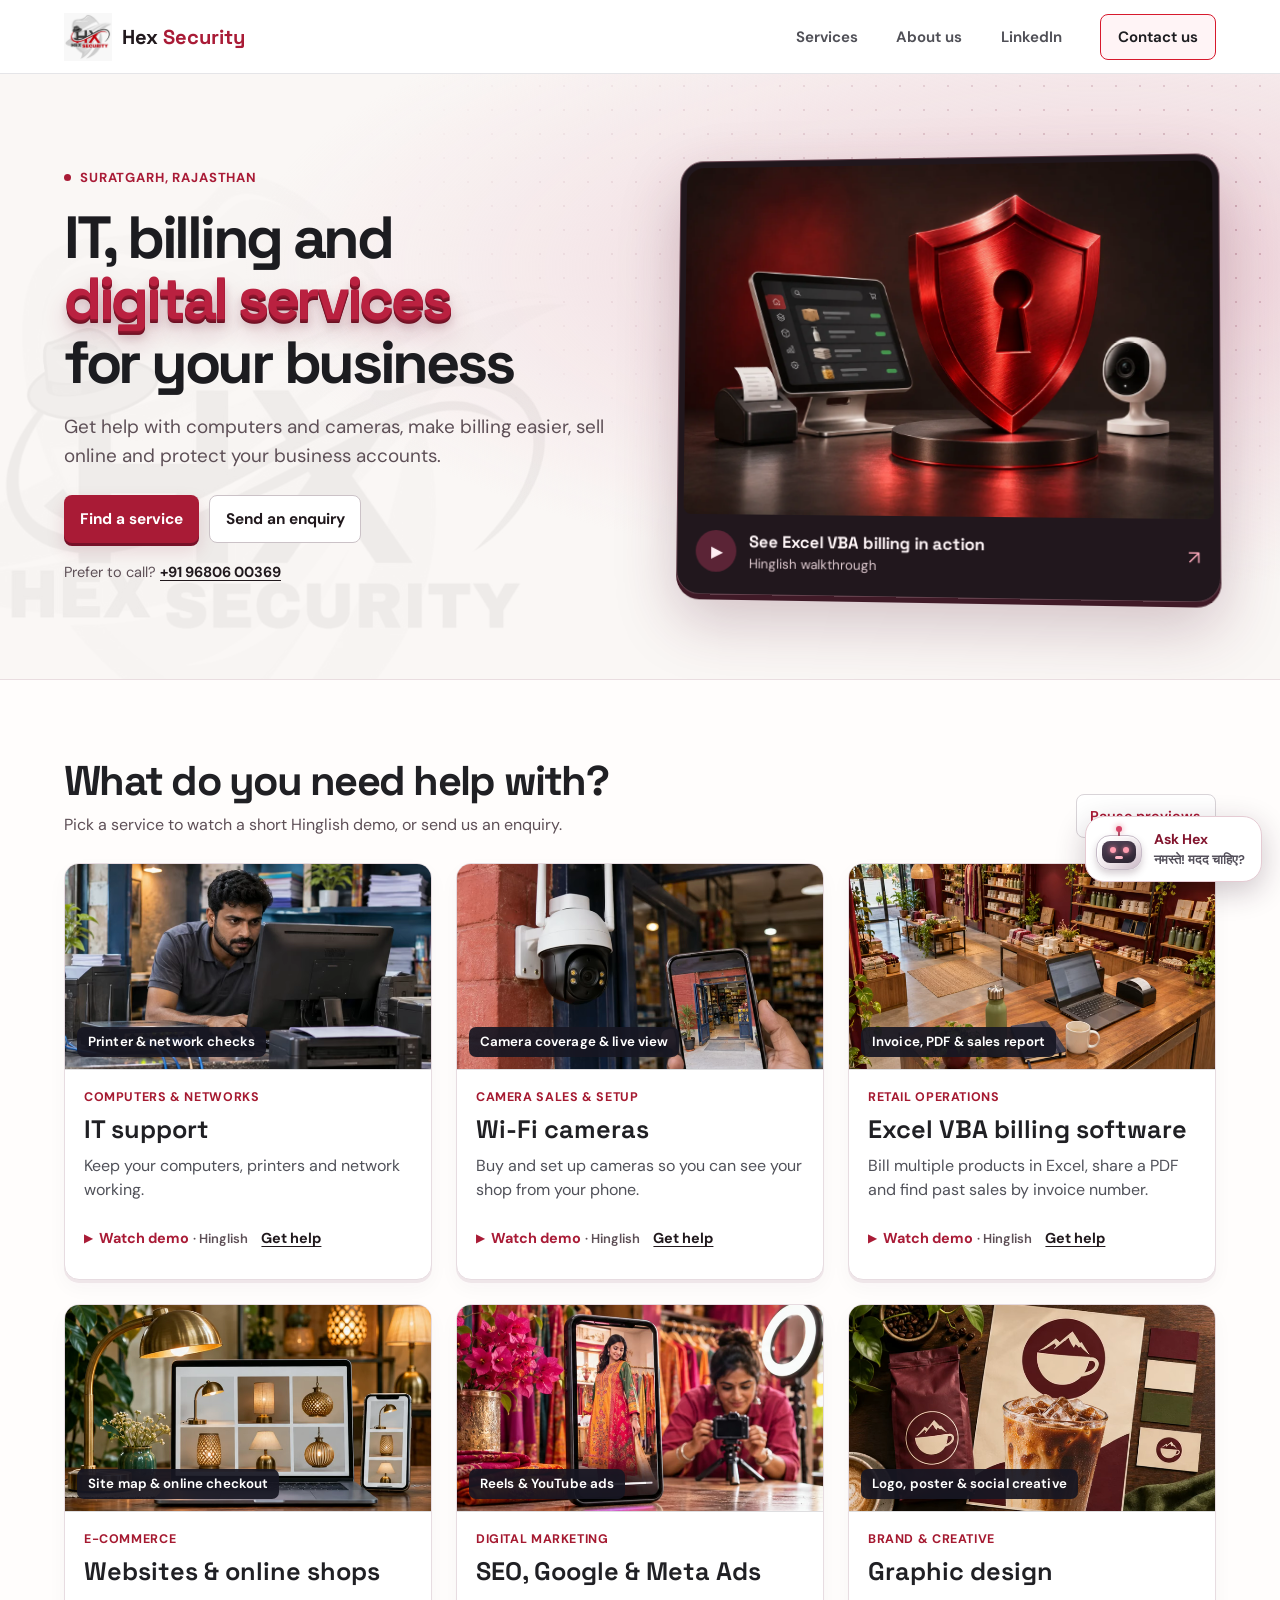
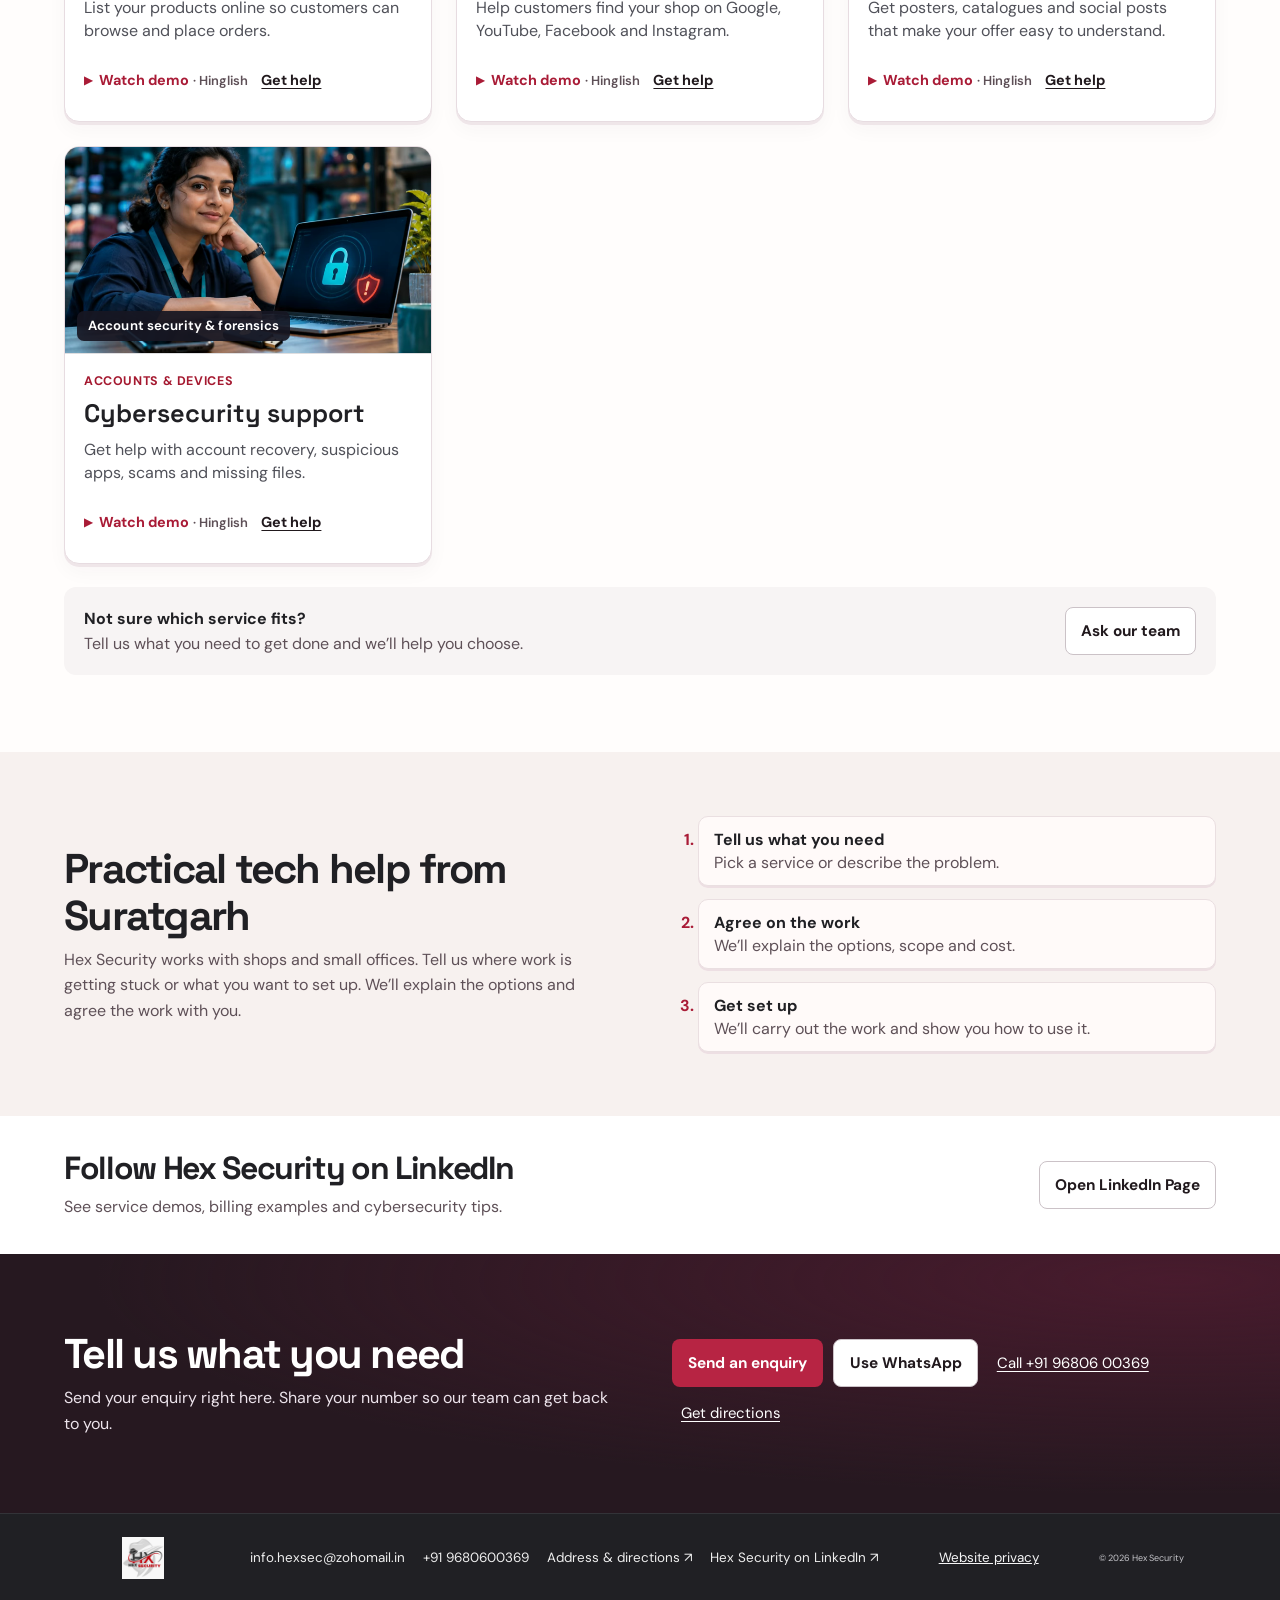
==== commit 74f6568e: "Add a dimensional studio hero to the Hex Security homepage" ====
--- a/index.html
+++ b/index.html
@@ -3,7 +3,7 @@
 <head>
   <meta charset="utf-8">
   <meta name="viewport" content="width=device-width, initial-scale=1">
-  <meta name="theme-color" content="#ffffff">
+  <meta name="theme-color" content="#faf7f5">
   <title>Hex Security | IT Support, Billing &amp; Cybersecurity in Suratgarh</title>
   <meta name="description" content="Hex Security in Suratgarh, Rajasthan offers business IT support, Wi-Fi cameras, Excel VBA billing, websites, SEO, Google and Meta Ads, graphic design and cybersecurity.">
   <link rel="canonical" href="https://hexsecurity-it.github.io/">
@@ -67,7 +67,7 @@
   </script>
   <link rel="stylesheet" href="style.css">
   <link rel="stylesheet" href="services.css?v=films1">
-  <link rel="stylesheet" href="home.css?v=films1">
+  <link rel="stylesheet" href="home.css?v=studio1">
   <link rel="stylesheet" href="assistant.css?v=1">
 </head>
 <body class="home-page">
@@ -91,7 +91,7 @@
         <div class="welcome-inner">
           <div class="welcome-copy">
             <p class="location-label">Suratgarh, Rajasthan</p>
-            <h1 id="welcome-title">IT, billing and <em>digital services</em> for your business</h1>
+            <h1 id="welcome-title">IT, billing and <em class="headline-depth">digital services</em> for your business</h1>
             <p>Get help with computers and cameras, make billing easier, sell online and protect your business accounts.</p>
             <div class="welcome-actions">
               <a class="home-button home-button-primary" href="#services">Find a service</a>
@@ -100,10 +100,11 @@
             <p class="welcome-call">Prefer to call? <a href="tel:+919680600369">+91 96806 00369</a></p>
           </div>
           <a class="welcome-demo" href="services/billing.html" data-show-service="billing" aria-haspopup="dialog">
-            <img src="media/home-shop.webp" width="1160" height="652" alt="Computer, receipt printer and scanner on a shop counter" fetchpriority="high">
+            <img src="media/home-tech-studio.webp" width="1440" height="960" alt="Red security shield beside a shop billing terminal, receipt printer and Wi-Fi camera" fetchpriority="high">
             <div class="welcome-caption">
               <span class="welcome-play" aria-hidden="true">▶</span>
-              <span><strong>See how a shop creates a bill</strong><small>Excel VBA demo in Hinglish</small></span>
+              <span><strong>See Excel VBA billing in action</strong><small>Hinglish walkthrough</small></span>
+              <span class="welcome-caption-arrow" aria-hidden="true">↗</span>
             </div>
           </a>
         </div>
--- a/home.css
+++ b/home.css
@@ -1,8 +1,8 @@
 .home-page {
-  --ink: #24212a;
-  --muted-ink: #57535d;
-  --brand-red: #a61935;
-  --brand-hover: #85142b;
+  --ink: #21191d;
+  --muted-ink: #5e5057;
+  --brand-red: #a91b36;
+  --brand-hover: #85132b;
   --section-width: min(90%, 1240px);
   background: #f7f5f3;
   color: var(--ink);
@@ -20,50 +20,84 @@
 .home-brand .brand-logo { width: 48px; height: 48px; }
 .home-page .nav-links { gap: clamp(18px, 3vw, 40px); }
 .home-page .nav-links a { font-size: .94rem; font-weight: 650; }
-.home-page .nav-cta { border-radius: 8px; }
+.home-page .nav-cta { border-radius: 8px; background: #fff4f6; }
 
 .home-wrap, .welcome-inner { width: var(--section-width); margin-inline: auto; }
 .welcome {
   position: relative;
   isolation: isolate;
   overflow: hidden;
-  padding-block: clamp(38px, 5.2vw, 78px);
-  background: radial-gradient(ellipse at 88% 36%, #f2dbe1 0, transparent 50%), #faf8f6;
-  border-bottom: 1px solid #ece3e4;
+  padding-block: clamp(42px, 6.4vw, 100px);
+  background: radial-gradient(ellipse at 86% 32%, #edd0d8 0, transparent 55%), #faf7f5;
+  border-bottom: 1px solid #e9dde0;
 }
 .welcome::before {
   position: absolute;
   z-index: -1;
-  inset: -30px 1% -30px auto;
-  width: min(63vw, 770px);
+  inset: 10% auto -25% -7%;
+  width: min(52vw, 700px);
   content: "";
   background: url("hex-security-logo.jpeg") center / contain no-repeat;
   filter: grayscale(1);
   mix-blend-mode: multiply;
-  opacity: .055;
+  opacity: .06;
+}
+.welcome::after {
+  position: absolute;
+  z-index: -1;
+  inset: 0;
+  content: "";
+  pointer-events: none;
+  background-image: radial-gradient(#80304b45 1px, transparent 1px);
+  background-size: 24px 24px;
+  mask-image: radial-gradient(ellipse at 95% 22%, black, transparent 51%);
 }
 .welcome-inner {
   display: grid;
-  grid-template-columns: 1.04fr 1fr;
-  align-items: center;
-  gap: clamp(28px, 5vw, 80px);
+  grid-template-columns: 1fr 1fr;
+  align-items: center;
+  gap: clamp(33px, 5vw, 82px);
 }
 .location-label {
+  display: flex;
+  align-items: center;
+  gap: 9px;
   color: var(--brand-red);
-  font-size: .86rem;
+  font-size: .82rem;
   font-weight: 700;
-  letter-spacing: .04em;
-  margin: 0 0 16px;
+  letter-spacing: .065em;
+  text-transform: uppercase;
+  margin: 0 0 21px;
+}
+.location-label::before {
+  content: "";
+  width: 7px;
+  aspect-ratio: 1;
+  border-radius: 50%;
+  background: currentColor;
 }
 .welcome h1 {
   margin: 0;
-  font-size: clamp(2.45rem, 4.3vw, 4.35rem);
+  color: var(--ink);
+  font-size: clamp(2.5rem, 4.65vw, 4.6rem);
   font-weight: 700;
-  line-height: 1.05;
+  line-height: 1.02;
   letter-spacing: -.055em;
-  max-width: 15.7ch;
-}
-.home-page .welcome h1 em { color: var(--brand-red) !important; }
+  text-wrap: balance;
+  overflow-wrap: anywhere;
+}
+.home-page .welcome h1 .headline-depth {
+  display: block;
+  padding-bottom: .065em;
+  color: #ba2140 !important;
+  text-shadow:
+    0 1px #8f172e,
+    0 2px #86152c,
+    0 3px #791227,
+    0 4px #6c1023,
+    0 7px 8px #64102632,
+    0 14px 26px #7e143940 !important;
+}
 .welcome-copy > p:not(.location-label) {
   max-width: 49ch;
   margin: 19px 0 0;
@@ -91,27 +125,33 @@
 .home-button-outline:hover { border-color: var(--brand-red); }
 .welcome-copy .welcome-call { font-size: .91rem !important; }
 .welcome-call a { font-weight: 700; color: var(--ink); text-underline-offset: .18em; }
+.welcome-actions .home-button-primary {
+  box-shadow: 0 3px 0 #761128, 0 8px 18px #8b173125;
+}
 .welcome-demo {
   display: block;
-  padding: 7px;
-  background: white;
-  border: 1px solid #dfd0d5;
-  border-radius: 18px;
-  box-shadow: 0 20px 49px #41212d20;
-  color: var(--ink);
+  min-width: 0;
+  padding: 6px;
+  background: #21171d;
+  border: 1px solid #63404c;
+  border-radius: 24px;
+  box-shadow: 0 5px 0 #401a27, 0 25px 62px #5d233941;
+  color: #fff6f8;
   text-decoration: none;
+  transition: box-shadow .25s, transform .25s;
 }
 .welcome-demo img {
   display: block;
   width: 100%;
   height: auto;
-  aspect-ratio: 1.55;
+  aspect-ratio: 1.5;
   object-fit: cover;
-  border-radius: 12px;
-}
-.welcome-caption { display: flex; align-items: center; gap: 13px; min-height: 69px; padding: 10px 13px; }
+  border-radius: 18px 18px 8px 8px;
+}
+.welcome-caption { display: flex; align-items: center; gap: 13px; min-height: 74px; padding: 11px 13px; }
 .welcome-caption strong { display: block; font: 700 1.04rem var(--display); }
-.welcome-caption small { display: block; margin-top: 3px; color: var(--muted-ink); font-size: .84rem; }
+.welcome-caption small { display: block; margin-top: 3px; color: #e0cbd1; font-size: .84rem; }
+.welcome-caption-arrow { margin-left: auto; color: #f6a5b7; font-size: 1.18rem; }
 .welcome-play {
   display: grid;
   place-items: center;
@@ -120,13 +160,13 @@
   flex: 0 0 42px;
   padding-left: 2px;
   border-radius: 50%;
-  background: #f9e7eb;
-  color: var(--brand-red);
+  background: #5b2436;
+  color: #feeef3;
   transition: background .2s, color .2s;
 }
 .welcome-demo:hover .welcome-play { background: var(--brand-red); color: white; }
 
-.home-page .services { background: #fff !important; padding: clamp(42px, 6vw, 79px) max(5%, calc((100% - 1240px) / 2)); }
+.home-page .services { background: #fffdfc !important; padding: clamp(42px, 6vw, 79px) max(5%, calc((100% - 1240px) / 2)); }
 .service-intro { display: flex; align-items: end; justify-content: space-between; gap: 16px; margin-bottom: 25px; }
 .service-intro h2, .home-about h2, .home-contact h2, .home-updates h2 {
   margin: 0 0 8px;
@@ -153,12 +193,12 @@
 }
 .home-page .catalog { gap: clamp(15px, 2vw, 24px); }
 .home-page .offer {
-  border-color: #e1dce0;
-  border-radius: 13px;
-  box-shadow: 0 3px 12px #27152107;
-  transition: border-color .2s, box-shadow .2s;
-}
-.home-page .offer:hover, .home-page .offer:focus-within { border-color: #b87483; box-shadow: 0 9px 25px #27152112; }
+  border-color: #e7dce1;
+  border-radius: 15px;
+  box-shadow: 0 3px 0 #efe6e9, 0 8px 20px #41213209;
+  transition: border-color .2s, box-shadow .2s, transform .2s;
+}
+.home-page .offer:hover, .home-page .offer:focus-within { border-color: #b87483; box-shadow: 0 5px 0 #ebd6dd, 0 14px 30px #40203119; }
 .home-page .offer-copy { padding: 19px; }
 .home-page .offer h3 { font-size: clamp(1.25rem, 2vw, 1.58rem); }
 .home-page .offer p { line-height: 1.45; margin-bottom: 6px; }
@@ -199,16 +239,16 @@
 .service-help p { margin: 4px 0 0; color: var(--muted-ink); }
 .service-help a { flex-shrink: 0; }
 
-.home-about { background: #f6f3f0; padding-block: clamp(44px, 5vw, 76px); }
+.home-about { background: #f7f1ef; padding-block: clamp(44px, 5vw, 76px); }
 .about-layout, .contact-layout { display: grid; grid-template-columns: 1fr 1fr; align-items: center; gap: clamp(20px, 5vw, 76px); }
-.home-process { display: grid; gap: 14px; margin: 0; padding: 0 0 0 1.6rem; }
-.home-process li { padding-left: .35rem; }
+.home-process { display: grid; gap: 13px; margin: 0; padding: 0 0 0 1.65rem; }
+.home-process li { padding: 12px 15px; border: 1px solid #eadfe1; border-radius: 10px; background: #fffaf9; box-shadow: 0 2px 0 #eddfe3; }
 .home-process li::marker { color: var(--brand-red); font-weight: 700; }
 .home-process li span { display: block; margin-top: 2px; color: var(--muted-ink); }
 .home-updates { background: white; padding-block: 34px; }
 .home-updates h2 { font-size: clamp(1.45rem, 2.5vw, 2.1rem); }
 .updates-row { display: flex; justify-content: space-between; align-items: center; gap: 18px; }
-.home-contact { background: #26212b; color: white; padding-block: clamp(44px, 6vw, 83px); }
+.home-contact { background: radial-gradient(ellipse at 92% 10%, #481b2d, transparent 65%), #261820; color: white; padding-block: clamp(44px, 6vw, 83px); }
 .home-contact p { color: #ede4ec; }
 .home-contact-actions { margin: 0; }
 .home-contact .home-button-primary { background: #b72443; }
@@ -226,6 +266,18 @@
   .home-page .catalog { grid-template-columns: repeat(3, minmax(0, 1fr)); }
 }
 
+@media (min-width: 901px) and (hover: hover) and (pointer: fine) and (prefers-reduced-motion: no-preference) {
+  .welcome-demo { transform: perspective(1200px) rotateY(-5deg) rotateX(2deg); }
+  .welcome-demo:hover, .welcome-demo:focus-visible { transform: perspective(1200px) rotateY(0) translateY(-5px); }
+  .home-page .offer:hover { transform: translateY(-4px); }
+}
+
+@media (max-width: 800px) {
+  .welcome-inner { grid-template-columns: 1fr; }
+  .welcome h1 { max-width: 16ch; text-wrap: initial; }
+  .welcome-demo { width: 100%; max-width: 580px; }
+}
+
 @media (max-width: 820px) {
   .welcome-inner { gap: 23px; }
   .demo-language { display: none; }
@@ -234,10 +286,10 @@
 @media (max-width: 650px) {
   .home-page .topbar { height: 66px; }
   .home-page .nav-links { top: 66px; gap: 14px; }
-  .welcome-inner, .about-layout, .contact-layout { grid-template-columns: 1fr; }
-  .welcome h1 { max-width: 17ch; }
-  .welcome-demo { max-width: 520px; }
-  .welcome-demo img { aspect-ratio: 1.9; }
+  .about-layout, .contact-layout { grid-template-columns: 1fr; }
+  .welcome h1 { font-size: clamp(2.18rem, 9.6vw, 3.4rem); }
+  .welcome-demo { border-radius: 17px; }
+  .welcome-demo img { border-radius: 12px 12px 6px 6px; }
   .welcome-copy > p:not(.location-label) { margin-top: 13px; }
   .welcome-actions { margin-top: 17px; }
   .welcome-caption { min-height: 60px; }
@@ -247,3 +299,7 @@
   .demo-language { display: inline; }
   .home-page .home-footer { display: flex; flex-direction: column; align-items: flex-start; gap: 10px; }
 }
+
+@media (prefers-reduced-motion: reduce) {
+  .welcome-demo, .home-page .offer { transition: none; }
+}
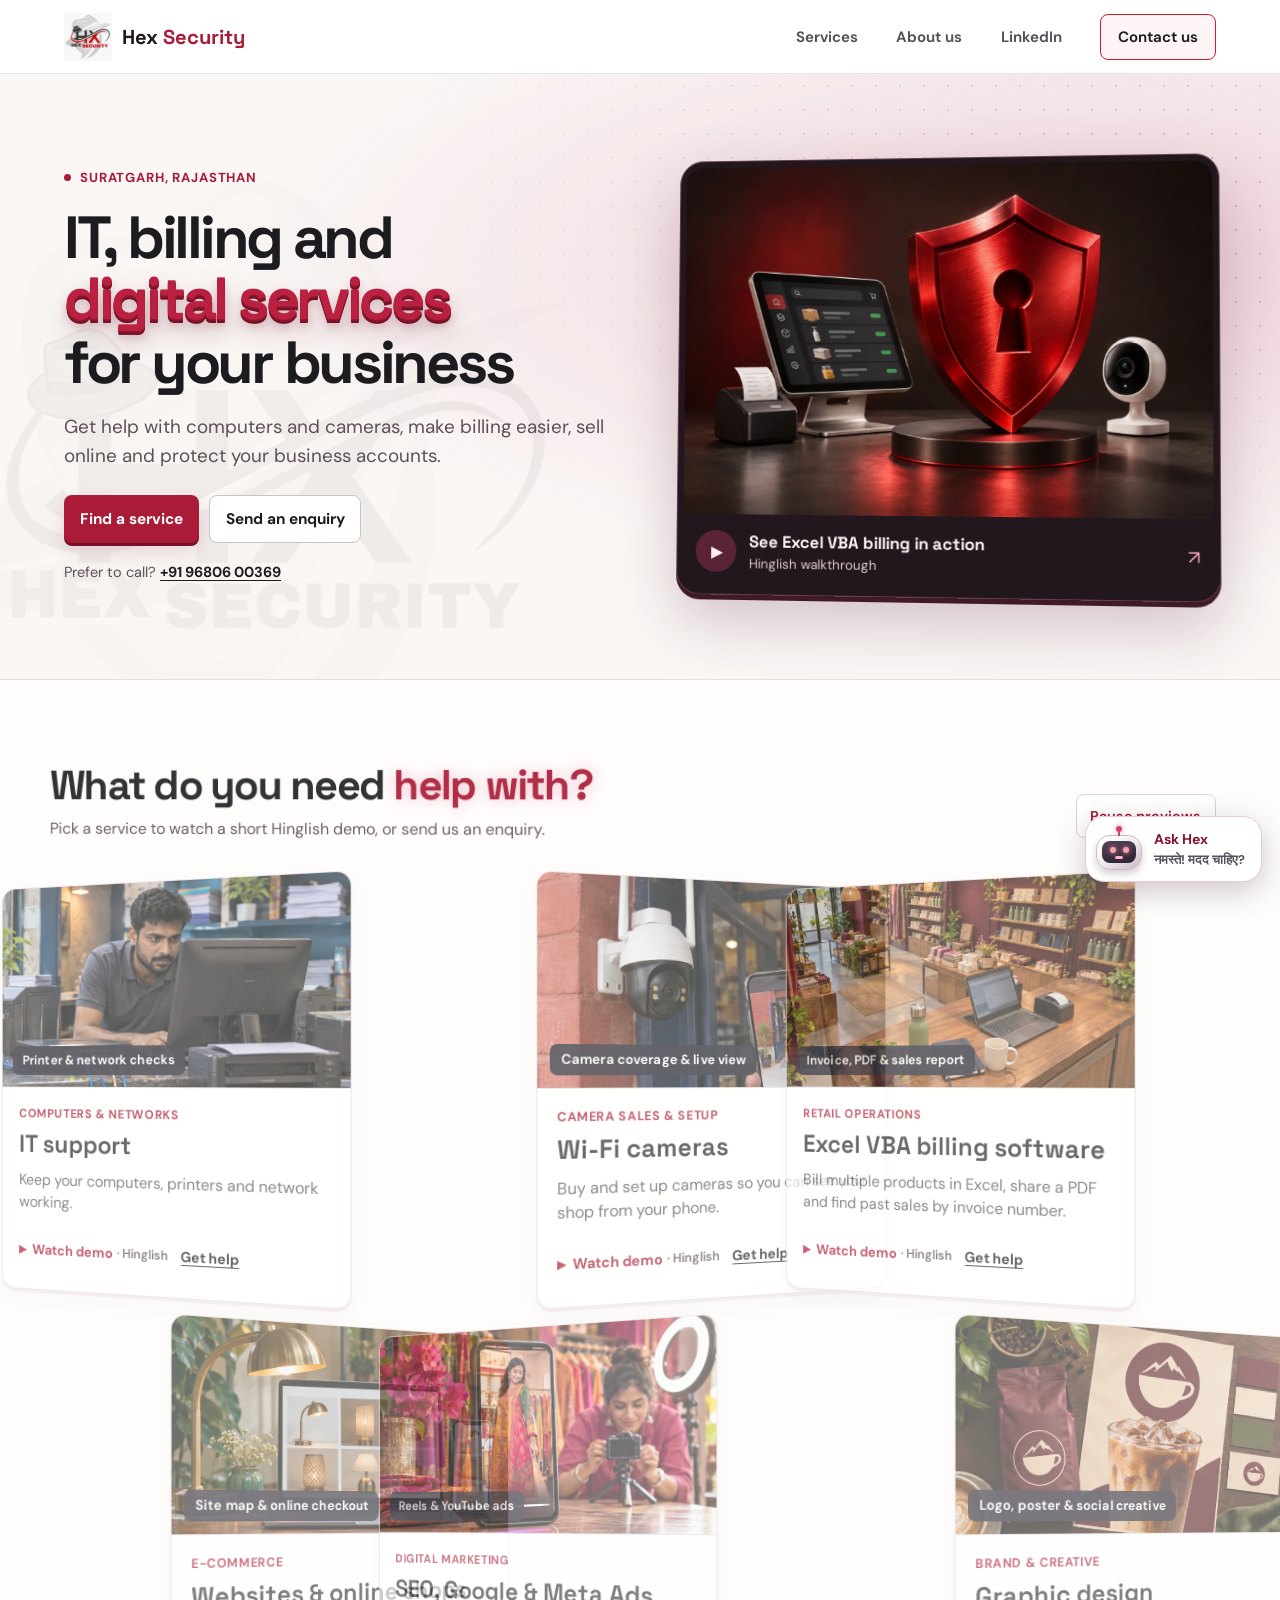
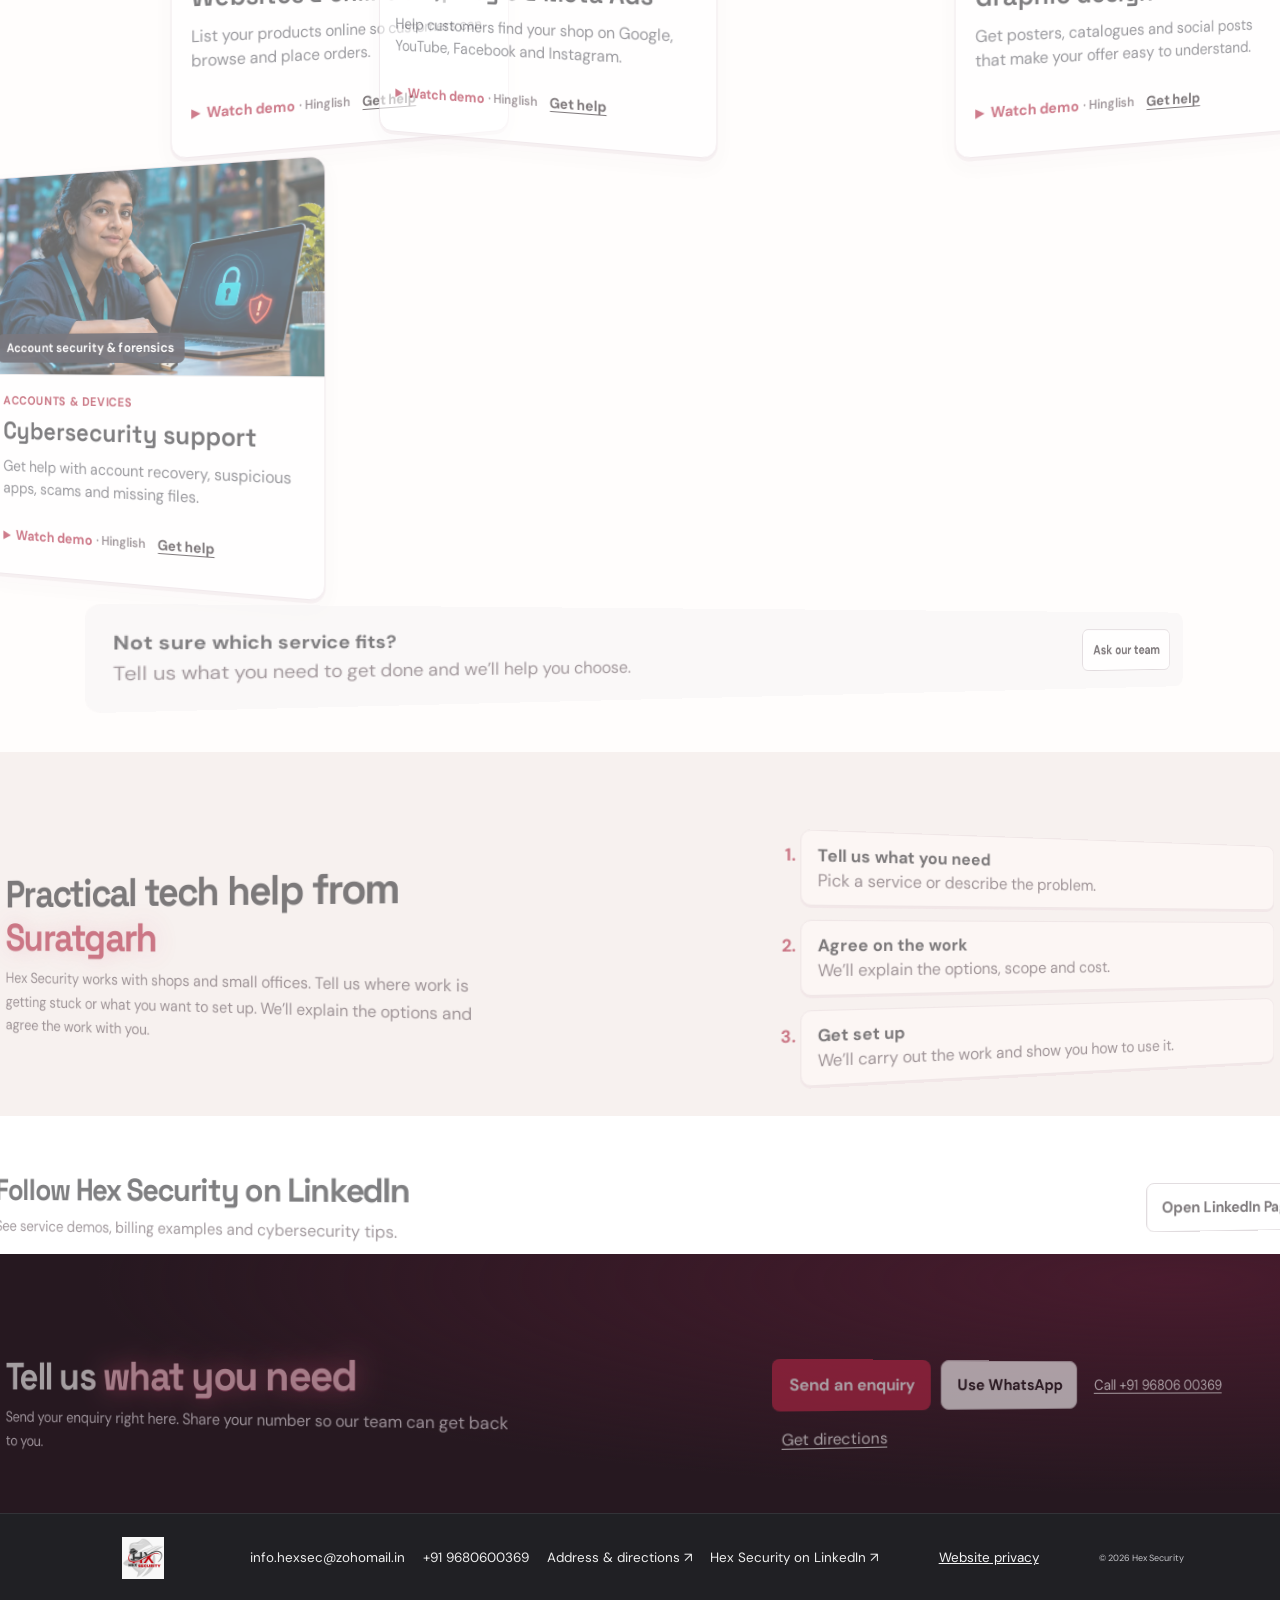
==== commit ad4bb00a: "Add reversible 3D scroll reveals and glowing headings" ====
--- a/index.html
+++ b/index.html
@@ -67,7 +67,7 @@
   </script>
   <link rel="stylesheet" href="style.css">
   <link rel="stylesheet" href="services.css?v=films1">
-  <link rel="stylesheet" href="home.css?v=studio1">
+  <link rel="stylesheet" href="home.css?v=scroll1">
   <link rel="stylesheet" href="assistant.css?v=1">
 </head>
 <body class="home-page">
@@ -112,14 +112,14 @@
 
       <section class="services section-pad" id="services">
         <div class="service-intro">
-          <div>
-            <h2>What do you need help with?</h2>
+          <div data-scroll-reveal="left">
+            <h2>What do you need <span class="scroll-glow">help with?</span></h2>
             <p>Pick a service to watch a short Hinglish demo, or send us an enquiry.</p>
           </div>
           <button type="button" id="motion-toggle">Pause previews</button>
         </div>
         <div class="catalog">
-          <article class="offer" id="service-it-support" data-slug="it-support">
+          <article class="offer" id="service-it-support" data-slug="it-support" data-scroll-reveal="left">
             <div class="demo"><video id="video-it-support" class="inline-video" width="840" height="472" muted playsinline loop preload="none" src="media/service-films/it-support-preview.webm" poster="media/service-films/it-support.jpg" data-detail-src="media/service-films/it-support.mp4?v=hinglish1" data-detail-poster="media/service-films/it-support.jpg" data-captions="media/service-films/it-support.hi.vtt?v=hinglish1" aria-hidden="true"></video><span class="service-cover-label">Printer & network checks</span></div>
             <div class="offer-copy"><span class="offer-category">Computers & networks</span>
               <h3>IT support</h3><p>Keep your computers, printers and network working.</p>
@@ -130,7 +130,7 @@
             </div>
             <template><ul><li>Computer, printer and device setup</li><li>Software installation and updates</li><li>Troubleshooting for slow or unreliable devices</li><li>Network and connectivity help</li></ul></template>
           </article>
-          <article class="offer" id="service-wifi-cctv" data-slug="wifi-cctv">
+          <article class="offer" id="service-wifi-cctv" data-slug="wifi-cctv" data-scroll-reveal="right">
             <div class="demo"><video id="video-wifi-cctv" class="inline-video" width="840" height="472" muted playsinline loop preload="none" src="media/service-films/wifi-cctv-preview.webm" poster="media/service-films/wifi-cctv.jpg" data-detail-src="media/service-films/wifi-cctv.mp4?v=hinglish1" data-detail-poster="media/service-films/wifi-cctv.jpg" data-captions="media/service-films/wifi-cctv.hi.vtt?v=hinglish1" aria-hidden="true"></video><span class="service-cover-label">Camera coverage & live view</span></div>
             <div class="offer-copy"><span class="offer-category">Camera sales & setup</span>
               <h3>Wi-Fi cameras</h3><p>Buy and set up cameras so you can see your shop from your phone.</p>
@@ -141,7 +141,7 @@
             </div>
             <template><ul><li>Wi-Fi camera sales and installation</li><li>Camera positioning and recording setup</li><li>Mobile live view and recorded footage</li><li>Wi-Fi router and connectivity support</li></ul></template>
           </article>
-          <article class="offer" id="service-billing" data-slug="billing">
+          <article class="offer" id="service-billing" data-slug="billing" data-scroll-reveal="left">
             <div class="demo"><video id="video-billing" class="inline-video" width="840" height="472" muted playsinline loop preload="none" src="media/service-films/billing-preview.webm?v=hinglish1" poster="media/service-films/billing.jpg?v=hinglish1" data-detail-src="media/service-films/billing.mp4?v=hinglish1" data-detail-poster="media/service-films/billing.jpg?v=hinglish1" data-captions="media/service-films/billing.hi.vtt?v=hinglish1" aria-hidden="true"></video><span class="service-cover-label">Invoice, PDF & sales report</span></div>
             <div class="offer-copy"><span class="offer-category">Retail operations</span>
               <h3>Excel VBA billing software</h3><p>Bill multiple products in Excel, share a PDF and find past sales by invoice number.</p>
@@ -152,7 +152,7 @@
             </div>
             <template><ul><li>Custom Excel VBA billing form with automatic totals</li><li>Numbered invoices and a searchable sales register</li><li>PDF invoices to share or print</li><li>Optional online reports for bills and daily sales</li></ul></template>
           </article>
-          <article class="offer" id="service-store" data-slug="store">
+          <article class="offer" id="service-store" data-slug="store" data-scroll-reveal="right">
             <div class="demo"><video id="video-store" class="inline-video" width="840" height="472" muted playsinline loop preload="none" src="media/service-films/store-preview.webm" poster="media/service-films/store.jpg" data-detail-src="media/service-films/store.mp4?v=hinglish1" data-detail-poster="media/service-films/store.jpg" data-captions="media/service-films/store.hi.vtt?v=hinglish1" aria-hidden="true"></video><span class="service-cover-label">Site map & online checkout</span></div>
             <div class="offer-copy"><span class="offer-category">E-commerce</span>
               <h3>Websites & online shops</h3><p>List your products online so customers can browse and place orders.</p>
@@ -163,7 +163,7 @@
             </div>
             <template><ul><li>Site maps, business websites and product catalogues</li><li>E-commerce storefront design and setup</li><li>Mobile-friendly product pages and listing support</li><li>Checkout and order enquiry flows</li></ul></template>
           </article>
-          <article class="offer" id="service-marketing" data-slug="marketing">
+          <article class="offer" id="service-marketing" data-slug="marketing" data-scroll-reveal="left">
             <div class="demo"><video id="video-marketing" class="inline-video" width="840" height="472" muted playsinline loop preload="none" src="media/service-films/marketing-preview.webm" poster="media/service-films/marketing.jpg" data-detail-src="media/service-films/marketing.mp4?v=hinglish1" data-detail-poster="media/service-films/marketing.jpg" data-captions="media/service-films/marketing.hi.vtt?v=hinglish1" aria-hidden="true"></video><span class="service-cover-label">Reels & YouTube ads</span></div>
             <div class="offer-copy"><span class="offer-category">Digital marketing</span>
               <h3>SEO, Google & Meta Ads</h3><p>Help customers find your shop on Google, YouTube, Facebook and Instagram.</p>
@@ -174,7 +174,7 @@
             </div>
             <template><ul><li>Search engine optimisation for service pages</li><li>Google Ads campaign setup</li><li>Facebook and Instagram Reels and ad creative</li><li>YouTube video ad campaign setup</li><li>Campaign performance and enquiry reviews</li></ul></template>
           </article>
-          <article class="offer" id="service-design" data-slug="design">
+          <article class="offer" id="service-design" data-slug="design" data-scroll-reveal="right">
             <div class="demo"><video id="video-design" class="inline-video" width="840" height="472" muted playsinline loop preload="none" src="media/service-films/design-preview.webm?v=hinglish1" poster="media/service-films/design.jpg?v=hinglish1" data-detail-src="media/service-films/design.mp4?v=hinglish1" data-detail-poster="media/service-films/design.jpg?v=hinglish1" data-captions="media/service-films/design.hi.vtt?v=hinglish1" aria-hidden="true"></video><span class="service-cover-label">Logo, poster & social creative</span></div>
             <div class="offer-copy"><span class="offer-category">Brand & creative</span>
               <h3>Graphic design</h3><p>Get posters, catalogues and social posts that make your offer easy to understand.</p>
@@ -185,7 +185,7 @@
             </div>
             <template><ul><li>Posters and promotional materials</li><li>Product catalogues and brand graphics</li><li>Social media designs and ad creative</li><li>Print and digital artwork in suitable formats</li></ul></template>
           </article>
-          <article class="offer" id="service-cybersecurity" data-slug="cybersecurity">
+          <article class="offer" id="service-cybersecurity" data-slug="cybersecurity" data-scroll-reveal="left">
             <div class="demo"><video id="video-cybersecurity" class="inline-video" width="840" height="472" muted playsinline loop preload="none" src="media/service-films/cybersecurity-preview.webm" poster="media/service-films/cybersecurity.jpg" data-detail-src="media/service-films/cybersecurity.mp4?v=hinglish1" data-detail-poster="media/service-films/cybersecurity.jpg" data-captions="media/service-films/cybersecurity.hi.vtt?v=hinglish1" aria-hidden="true"></video><span class="service-cover-label">Account security & forensics</span></div>
             <div class="offer-copy"><span class="offer-category">Accounts & devices</span>
               <h3>Cybersecurity support</h3><p>Get help with account recovery, suspicious apps, scams and missing files.</p>
@@ -197,7 +197,7 @@
             <template><ul><li>Instagram and Facebook account recovery guidance through official channels</li><li>Two-step verification, phone security and scam prevention</li><li>Backup review and data recovery assessment</li><li>Digital forensics and incident documentation by agreed scope</li></ul></template>
           </article>
         </div>
-        <aside class="service-help">
+        <aside class="service-help" data-scroll-reveal="right">
           <div><strong>Not sure which service fits?</strong><p>Tell us what you need to get done and we’ll help you choose.</p></div>
           <a class="home-button home-button-outline" data-enquiry="website" href="#contact">Ask our team</a>
         </aside>
@@ -205,11 +205,11 @@
 
       <section class="home-about" id="about" aria-labelledby="about-title">
         <div class="home-wrap about-layout">
-          <div>
-            <h2 id="about-title">Practical tech help from Suratgarh</h2>
+          <div data-scroll-reveal="left">
+            <h2 id="about-title">Practical tech help from <span class="scroll-glow">Suratgarh</span></h2>
             <p>Hex Security works with shops and small offices. Tell us where work is getting stuck or what you want to set up. We’ll explain the options and agree the work with you.</p>
           </div>
-          <ol id="process" class="home-process" aria-label="How it works">
+          <ol id="process" class="home-process" aria-label="How it works" data-scroll-reveal="right">
             <li><strong>Tell us what you need</strong><span>Pick a service or describe the problem.</span></li>
             <li><strong>Agree on the work</strong><span>We’ll explain the options, scope and cost.</span></li>
             <li><strong>Get set up</strong><span>We’ll carry out the work and show you how to use it.</span></li>
@@ -219,15 +219,15 @@
 
       <section class="home-updates" id="updates" aria-labelledby="updates-title">
         <div class="home-wrap updates-row">
-          <div><h2 id="updates-title">Follow Hex Security on LinkedIn</h2><p>See service demos, billing examples and cybersecurity tips.</p></div>
-          <a class="home-button home-button-outline" href="https://www.linkedin.com/company/hex-sec/" target="_blank" rel="noopener noreferrer">Open LinkedIn Page</a>
+          <div data-scroll-reveal="left"><h2 id="updates-title">Follow Hex Security on LinkedIn</h2><p>See service demos, billing examples and cybersecurity tips.</p></div>
+          <a class="home-button home-button-outline" href="https://www.linkedin.com/company/hex-sec/" target="_blank" rel="noopener noreferrer" data-scroll-reveal="right">Open LinkedIn Page</a>
         </div>
       </section>
 
       <section class="home-contact" id="contact" aria-labelledby="contact-title">
         <div class="home-wrap contact-layout">
-          <div><h2 id="contact-title">Tell us what you need</h2><p>Send your enquiry right here. Share your number so our team can get back to you.</p></div>
-          <div class="home-contact-actions">
+          <div data-scroll-reveal="left"><h2 id="contact-title">Tell us <span class="scroll-glow">what you need</span></h2><p>Send your enquiry right here. Share your number so our team can get back to you.</p></div>
+          <div class="home-contact-actions" data-scroll-reveal="right">
             <a class="home-button home-button-primary" data-enquiry="website" href="mailto:info.hexsec@zohomail.in">Send an enquiry</a>
             <a class="home-button home-button-outline" data-enquiry="whatsapp" href="https://wa.me/919680600369">Use WhatsApp</a>
             <a class="contact-link" href="tel:+919680600369">Call +91 96806 00369</a>
@@ -273,6 +273,7 @@
   </dialog>
   <script src="reporting.js"></script>
   <script src="script.js?v=confirmation1"></script>
+  <script src="scroll-reveal.js" defer></script>
   <script type="module" src="assistant.js?v=2"></script>
 </body>
 </html>
--- a/home.css
+++ b/home.css
@@ -262,6 +262,44 @@
 #dialog-summary { font-size: .94rem; line-height: 1.45; color: var(--muted-ink); margin: 0; }
 .home-page #details-step .sheet-body { padding-top: 16px; }
 
+.scroll-glow {
+  color: var(--brand-red);
+  text-shadow: 0 1px #d798a750, 0 0 calc(12px + 14px * var(--entry-remaining, 0)) #ca1e4b4a;
+}
+
+.home-contact .scroll-glow {
+  color: #ffc3d2;
+  text-shadow: 0 1px #f1609280, 0 0 calc(12px + 14px * var(--entry-remaining, 0)) #fa5984b0;
+}
+
+@media (prefers-reduced-motion: no-preference) {
+  .has-scroll-motion [data-scroll-reveal] {
+    --entry-distance: clamp(32px, 8vw, 134px);
+    --entry-remaining: var(--scroll-away, 0);
+    --entry-offset: var(--entry-distance);
+    --entry-angle: 18deg;
+    opacity: calc(1 - .42 * var(--entry-remaining));
+    transform:
+      perspective(900px)
+      translate3d(calc(var(--entry-offset) * var(--entry-remaining)), calc(22px * var(--entry-remaining) + var(--card-lift, 0px)), 0)
+      rotateY(calc(var(--entry-angle) * var(--entry-remaining)));
+  }
+
+  .has-scroll-motion [data-scroll-reveal="left"] {
+    --entry-offset: calc(-1 * var(--entry-distance));
+    --entry-angle: -18deg;
+  }
+
+  .has-scroll-motion [data-scroll-reveal]:focus-within,
+  .has-scroll-motion [data-scroll-reveal]:focus-visible {
+    --entry-remaining: 0;
+  }
+
+  .has-scroll-motion .offer {
+    transition: border-color .2s, box-shadow .2s;
+  }
+}
+
 @media (min-width: 1110px) {
   .home-page .catalog { grid-template-columns: repeat(3, minmax(0, 1fr)); }
 }
@@ -269,7 +307,8 @@
 @media (min-width: 901px) and (hover: hover) and (pointer: fine) and (prefers-reduced-motion: no-preference) {
   .welcome-demo { transform: perspective(1200px) rotateY(-5deg) rotateX(2deg); }
   .welcome-demo:hover, .welcome-demo:focus-visible { transform: perspective(1200px) rotateY(0) translateY(-5px); }
-  .home-page .offer:hover { transform: translateY(-4px); }
+  .home-page .offer:hover { --card-lift: -4px; }
+  :root:not(.has-scroll-motion) .home-page .offer:hover { transform: translateY(-4px); }
 }
 
 @media (max-width: 800px) {
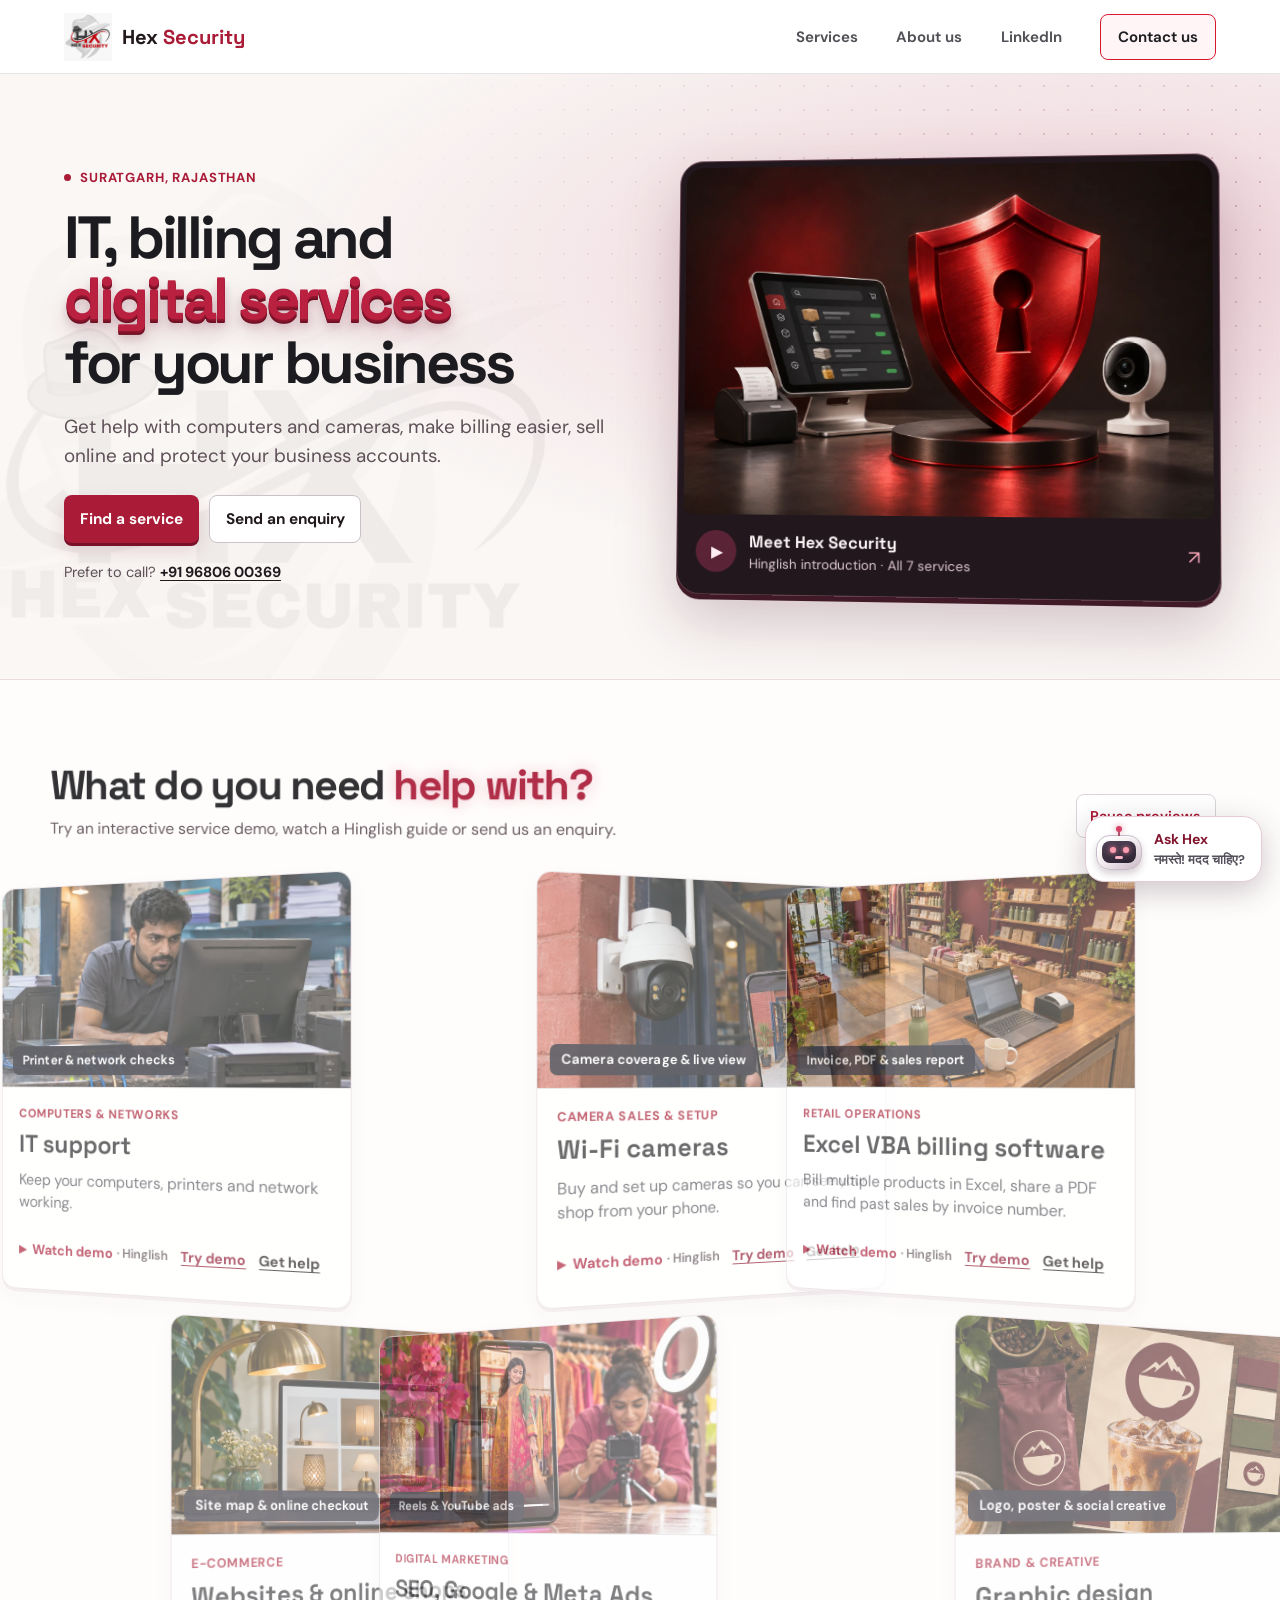
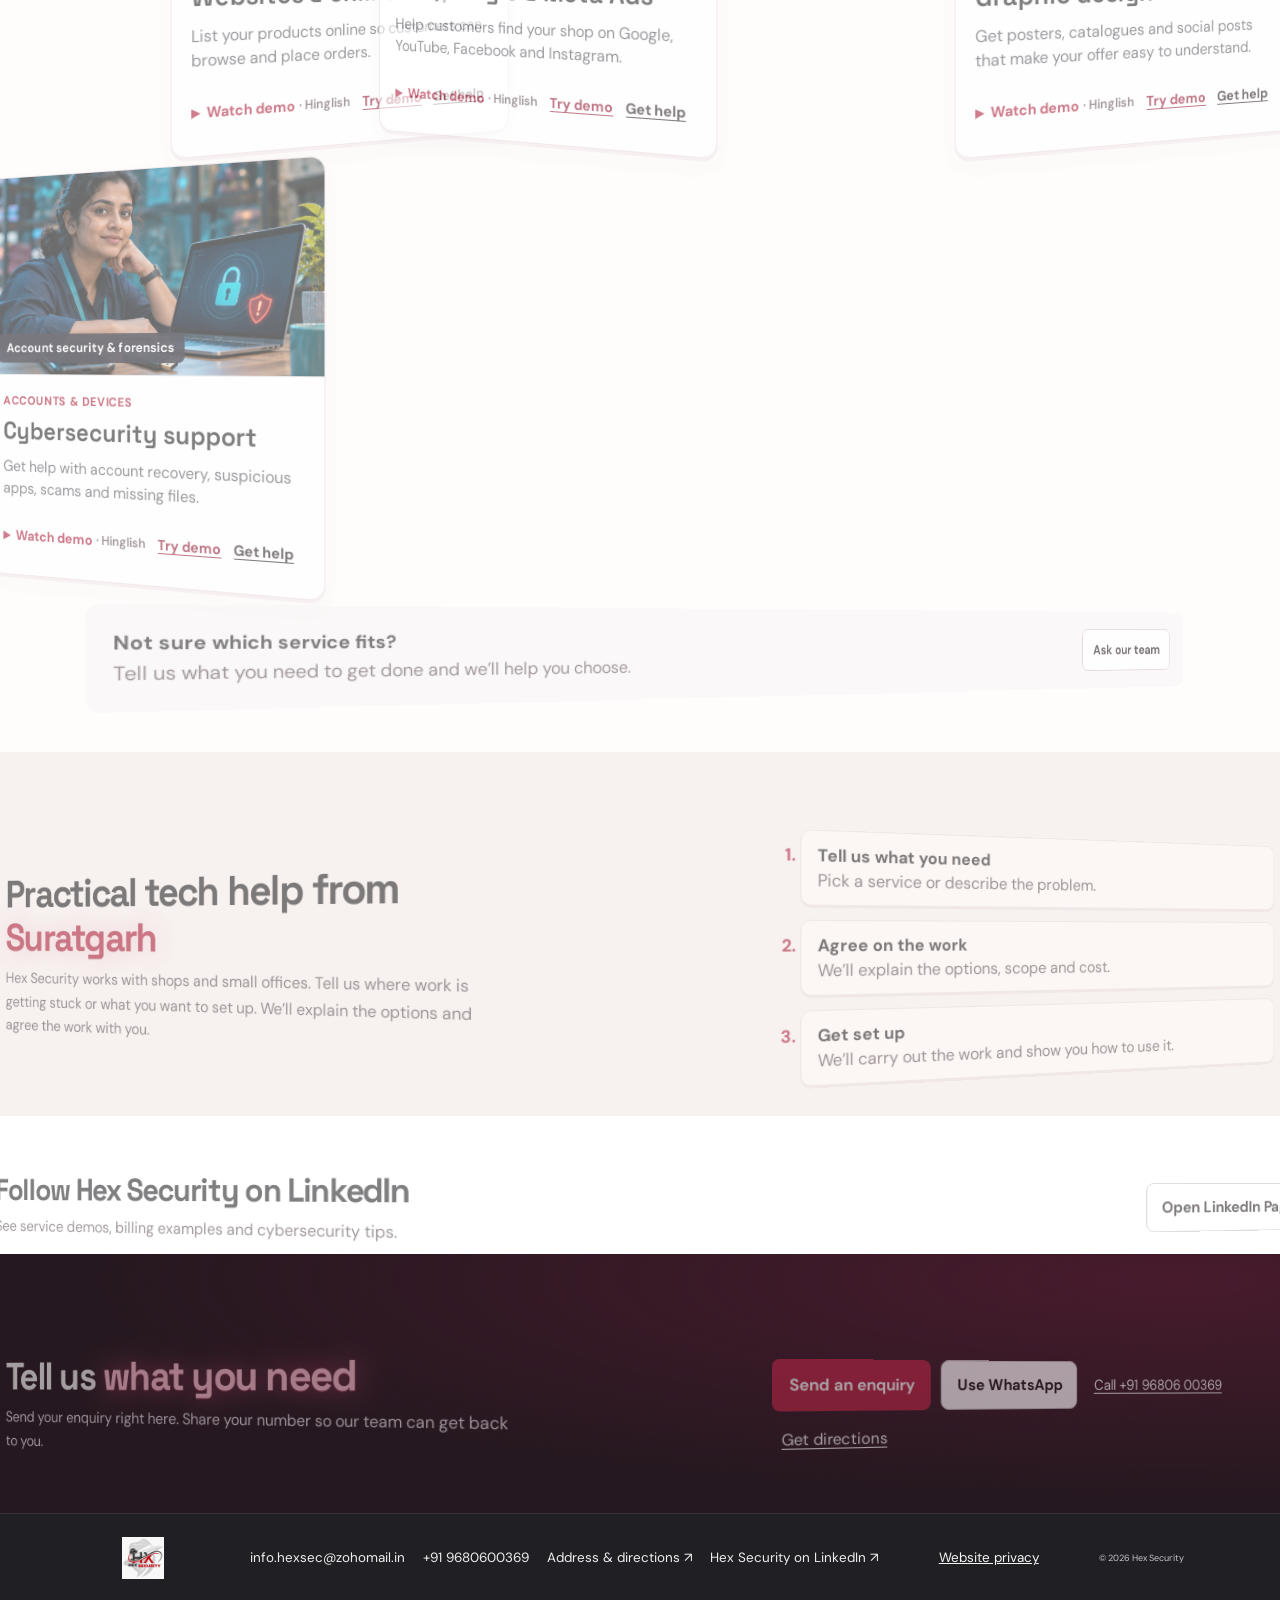
==== commit 09e1ee75: "Publish a Hinglish company intro and interactive service demos" ====
--- a/index.html
+++ b/index.html
@@ -69,6 +69,7 @@
   <link rel="stylesheet" href="services.css?v=films1">
   <link rel="stylesheet" href="home.css?v=scroll1">
   <link rel="stylesheet" href="assistant.css?v=1">
+  <link rel="stylesheet" href="site-experience.css">
 </head>
 <body class="home-page">
   <div class="site-shell">
@@ -99,11 +100,11 @@
             </div>
             <p class="welcome-call">Prefer to call? <a href="tel:+919680600369">+91 96806 00369</a></p>
           </div>
-          <a class="welcome-demo" href="services/billing.html" data-show-service="billing" aria-haspopup="dialog">
+          <a class="welcome-demo" id="open-introduction" href="media/hex-security-intro.mp4" aria-haspopup="dialog">
             <img src="media/home-tech-studio.webp" width="1440" height="960" alt="Red security shield beside a shop billing terminal, receipt printer and Wi-Fi camera" fetchpriority="high">
             <div class="welcome-caption">
               <span class="welcome-play" aria-hidden="true">▶</span>
-              <span><strong>See Excel VBA billing in action</strong><small>Hinglish walkthrough</small></span>
+              <span><strong>Meet Hex Security</strong><small>Hinglish introduction · All 7 services</small></span>
               <span class="welcome-caption-arrow" aria-hidden="true">↗</span>
             </div>
           </a>
@@ -114,7 +115,7 @@
         <div class="service-intro">
           <div data-scroll-reveal="left">
             <h2>What do you need <span class="scroll-glow">help with?</span></h2>
-            <p>Pick a service to watch a short Hinglish demo, or send us an enquiry.</p>
+            <p>Try an interactive service demo, watch a Hinglish guide or send us an enquiry.</p>
           </div>
           <button type="button" id="motion-toggle">Pause previews</button>
         </div>
@@ -125,6 +126,7 @@
               <h3>IT support</h3><p>Keep your computers, printers and network working.</p>
               <div class="offer-actions">
                 <a class="offer-open" href="services/it-support.html" aria-haspopup="dialog" aria-label="Watch the Hinglish video and view details for IT support"><span class="play-symbol" aria-hidden="true">▶</span> <span>Watch demo</span> <span class="demo-language">· Hinglish</span></a>
+                <a class="offer-preview" href="services/it-support.html#interactive-demo" aria-label="Try demo for IT support">Try demo</a>
                 <a class="offer-enquire" href="?enquire=it-support#services" aria-haspopup="dialog">Get help</a>
               </div>
             </div>
@@ -136,6 +138,7 @@
               <h3>Wi-Fi cameras</h3><p>Buy and set up cameras so you can see your shop from your phone.</p>
               <div class="offer-actions">
                 <a class="offer-open" href="services/wifi-cctv.html" aria-haspopup="dialog" aria-label="Watch the Hinglish video and view details for Wi-Fi cameras"><span class="play-symbol" aria-hidden="true">▶</span> <span>Watch demo</span> <span class="demo-language">· Hinglish</span></a>
+                <a class="offer-preview" href="services/wifi-cctv.html#interactive-demo" aria-label="Try demo for Wi-Fi cameras">Try demo</a>
                 <a class="offer-enquire" href="?enquire=wifi-cctv#services" aria-haspopup="dialog">Get help</a>
               </div>
             </div>
@@ -147,6 +150,7 @@
               <h3>Excel VBA billing software</h3><p>Bill multiple products in Excel, share a PDF and find past sales by invoice number.</p>
               <div class="offer-actions">
                 <a class="offer-open" href="services/billing.html" aria-haspopup="dialog" aria-label="Watch the Hinglish video and view details for Excel VBA billing software"><span class="play-symbol" aria-hidden="true">▶</span> <span>Watch demo</span> <span class="demo-language">· Hinglish</span></a>
+                <a class="offer-preview" href="services/billing.html#interactive-demo" aria-label="Try demo for Excel VBA billing">Try demo</a>
                 <a class="offer-enquire" href="?enquire=billing#services" aria-haspopup="dialog">Get help</a>
               </div>
             </div>
@@ -158,6 +162,7 @@
               <h3>Websites & online shops</h3><p>List your products online so customers can browse and place orders.</p>
               <div class="offer-actions">
                 <a class="offer-open" href="services/store.html" aria-haspopup="dialog" aria-label="Watch the Hinglish video and view details for Websites & online shops"><span class="play-symbol" aria-hidden="true">▶</span> <span>Watch demo</span> <span class="demo-language">· Hinglish</span></a>
+                <a class="offer-preview" href="services/store.html#interactive-demo" aria-label="Try demo for Online shop">Try demo</a>
                 <a class="offer-enquire" href="?enquire=store#services" aria-haspopup="dialog">Get help</a>
               </div>
             </div>
@@ -169,6 +174,7 @@
               <h3>SEO, Google & Meta Ads</h3><p>Help customers find your shop on Google, YouTube, Facebook and Instagram.</p>
               <div class="offer-actions">
                 <a class="offer-open" href="services/marketing.html" aria-haspopup="dialog" aria-label="Watch the Hinglish video and view details for SEO, Google & Meta Ads"><span class="play-symbol" aria-hidden="true">▶</span> <span>Watch demo</span> <span class="demo-language">· Hinglish</span></a>
+                <a class="offer-preview" href="services/marketing.html#interactive-demo" aria-label="Try demo for Digital marketing">Try demo</a>
                 <a class="offer-enquire" href="?enquire=marketing#services" aria-haspopup="dialog">Get help</a>
               </div>
             </div>
@@ -180,6 +186,7 @@
               <h3>Graphic design</h3><p>Get posters, catalogues and social posts that make your offer easy to understand.</p>
               <div class="offer-actions">
                 <a class="offer-open" href="services/design.html" aria-haspopup="dialog" aria-label="Watch the Hinglish video and view details for Graphic design"><span class="play-symbol" aria-hidden="true">▶</span> <span>Watch demo</span> <span class="demo-language">· Hinglish</span></a>
+                <a class="offer-preview" href="services/design.html#interactive-demo" aria-label="Try demo for Graphic design">Try demo</a>
                 <a class="offer-enquire" href="?enquire=design#services" aria-haspopup="dialog">Get help</a>
               </div>
             </div>
@@ -191,6 +198,7 @@
               <h3>Cybersecurity support</h3><p>Get help with account recovery, suspicious apps, scams and missing files.</p>
               <div class="offer-actions">
                 <a class="offer-open" href="services/cybersecurity.html" aria-haspopup="dialog" aria-label="Watch the Hinglish video and view details for Cybersecurity support"><span class="play-symbol" aria-hidden="true">▶</span> <span>Watch demo</span> <span class="demo-language">· Hinglish</span></a>
+                <a class="offer-preview" href="services/cybersecurity.html#interactive-demo" aria-label="Try demo for Cybersecurity">Try demo</a>
                 <a class="offer-enquire" href="?enquire=cybersecurity#services" aria-haspopup="dialog">Get help</a>
               </div>
             </div>
@@ -250,7 +258,10 @@
         <button id="guide-play" type="button" lang="hi" hidden>▶&nbsp; आवाज़ के साथ चलाएँ</button>
       </div>
       <div class="sheet-body">
-        <button class="primary-action guide-contact" type="button" id="start-enquiry"><span lang="hi">संपर्क करें</span> · Contact us <span aria-hidden="true">→</span></button>
+        <div class="compose-actions">
+          <a class="secondary-action interactive-demo-link" id="open-service-demo" href="#services">Try interactive demo <span aria-hidden="true">↗</span></a>
+          <button class="primary-action guide-contact" type="button" id="start-enquiry"><span lang="hi">संपर्क करें</span> · Contact us <span aria-hidden="true">→</span></button>
+        </div>
         <h3>How we can help</h3><div id="dialog-details"></div>
       </div>
     </div>
@@ -271,9 +282,18 @@
       <a id="enquiry-fallback" hidden>Continue in the messaging app</a>
     </form>
   </dialog>
+  <dialog class="enquiry-dialog intro-dialog" id="intro-dialog" aria-labelledby="intro-title">
+    <div class="dialog-bar"><h2 id="intro-title">Meet Hex Security</h2><button type="button" class="close-enquiry" aria-label="Close introduction">×</button></div>
+    <video class="demo-large" width="1920" height="1080" controls playsinline preload="none" poster="media/home-tech-studio.webp" aria-label="Hex Security introduction in Hinglish">
+      <source src="media/hex-security-intro.mp4" type="video/mp4">
+      <track kind="captions" srclang="hi-Latn" label="Hinglish" src="media/hex-security-intro.vtt">
+    </video>
+    <div class="intro-actions"><a class="primary-action interactive-demo-link" href="#services">Explore all services <span aria-hidden="true">↓</span></a></div>
+  </dialog>
   <script src="reporting.js"></script>
-  <script src="script.js?v=confirmation1"></script>
+  <script src="script.js?v=demos1"></script>
   <script src="scroll-reveal.js" defer></script>
+  <script src="site-experience.js" defer></script>
   <script type="module" src="assistant.js?v=2"></script>
 </body>
 </html>
--- a/site-experience.css
+++ b/site-experience.css
@@ -0,0 +1,27 @@
+.pointer-glow {
+  position: fixed;
+  top: 0;
+  left: 0;
+  z-index: 1200;
+  width: 150px;
+  height: 150px;
+  border-radius: 50%;
+  pointer-events: none;
+  background: radial-gradient(circle, #f450782c 0%, #ed27501a 27%, #ed275008 52%, transparent 70%);
+  opacity: 0;
+  transition: opacity .2s linear;
+}
+
+.pointer-glow-visible { opacity: 1; }
+
+@media (prefers-reduced-motion: reduce) {
+  .pointer-glow { display: none; }
+}
+
+.enquiry-dialog.intro-dialog { width: min(910px, calc(100% - 24px)); }
+.intro-dialog .dialog-bar h2 { margin: 0; font: 700 1.1rem var(--display); }
+.intro-dialog video { background: #21171d; }
+.intro-actions { padding: 13px clamp(14px, 3vw, 27px); }
+.interactive-demo-link { display: inline-flex; align-items: center; gap: .55em; text-decoration: none; }
+.interactive-demo-link:hover { border-color: #a71937; }
+.offer-actions .offer-preview { position: relative; z-index: 1; color: #8f1730; font-size: .9rem; font-weight: 700; text-underline-offset: .22em; }
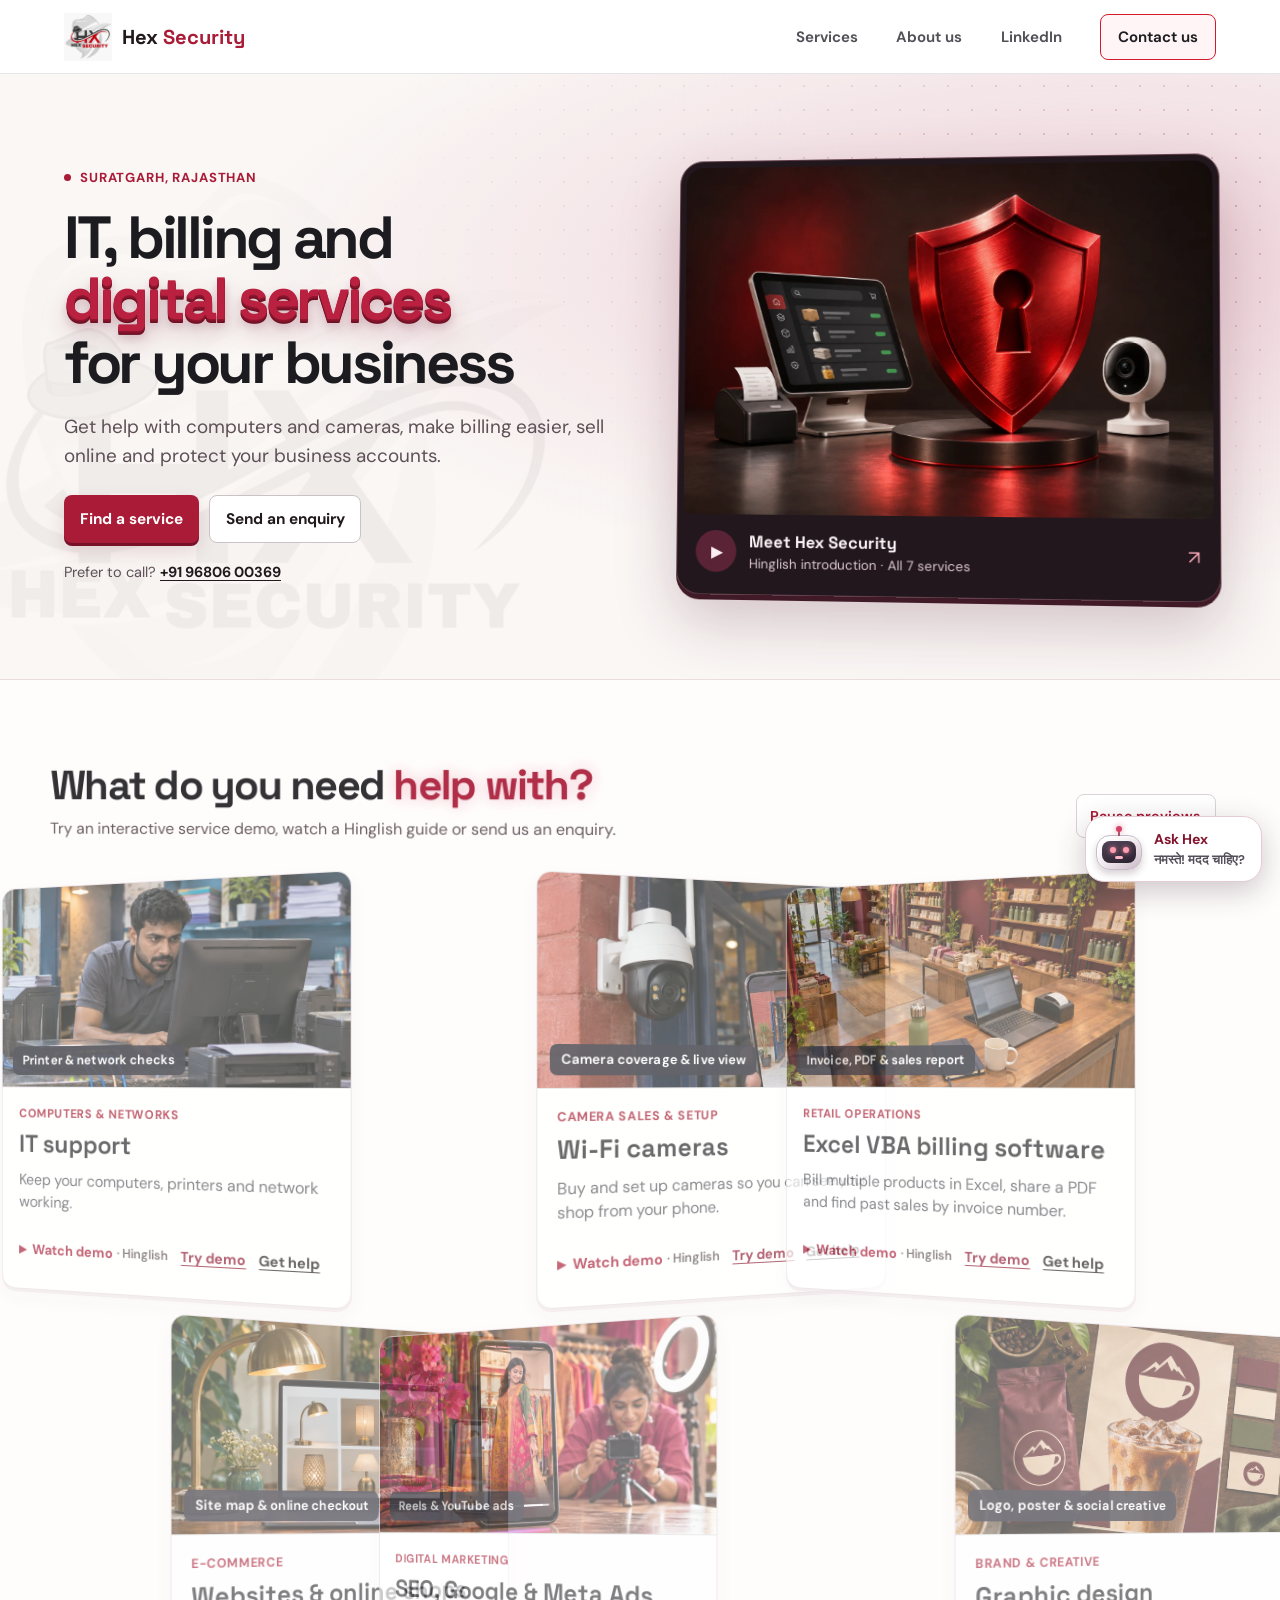
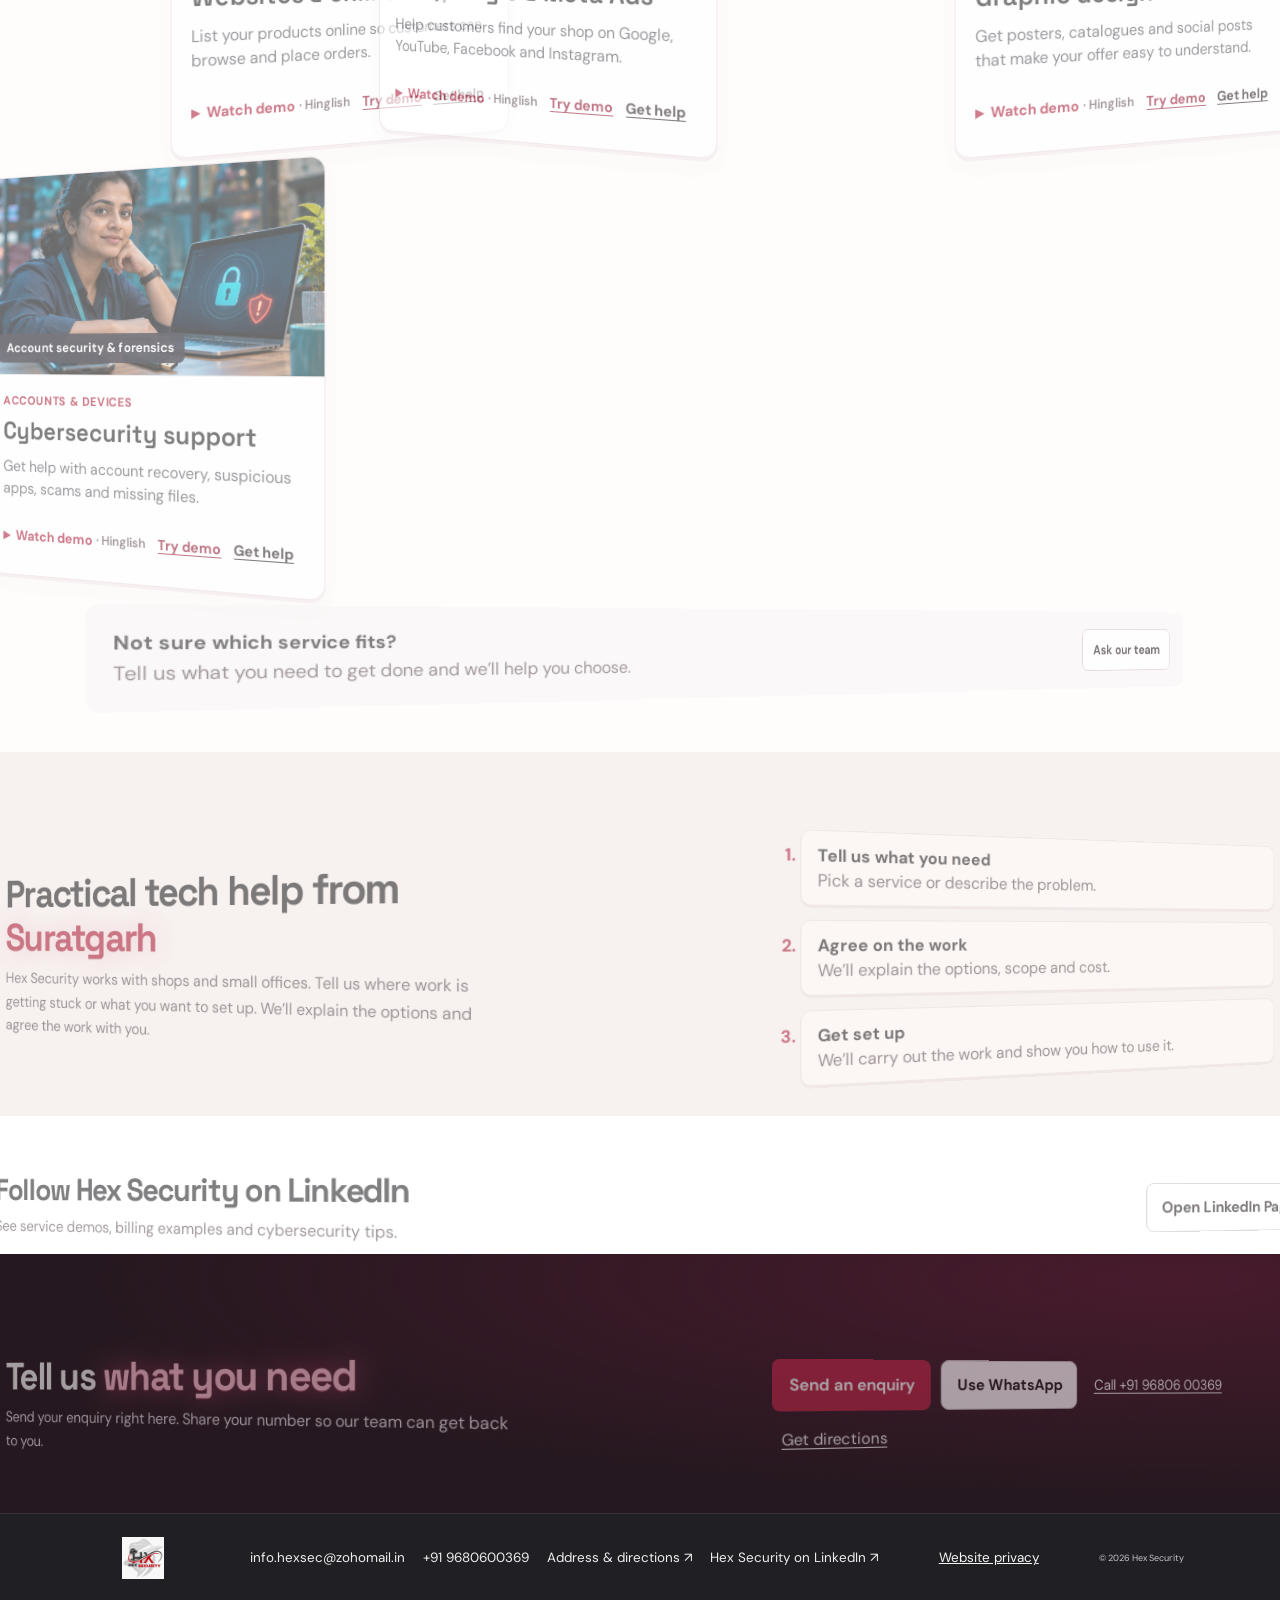
==== commit ce8c6529: "Show short Hex Security enquiry references" ====
--- a/index.html
+++ b/index.html
@@ -273,7 +273,7 @@
       <label>Mobile number<span class="phone-group"><span>+91</span><input type="tel" name="phone" inputmode="numeric" autocomplete="tel-national" pattern="[0-9]{10}" minlength="10" maxlength="10" aria-describedby="phone-help" title="Enter exactly 10 digits without +91" required></span></label>
       <small id="phone-help">Enter 10 digits without the country code.</small>
       <label>City<input name="city" autocomplete="address-level2" maxlength="100" required></label>
-      <label>Email for a reply (optional)<input type="email" name="email" autocomplete="email" maxlength="254"></label>
+      <label>Email for confirmation and replies (optional)<input type="email" name="email" autocomplete="email" maxlength="254"></label>
       <label>What do you need help with? (optional)<textarea name="message" rows="3" maxlength="800"></textarea></label>
       <div class="compose-actions"><button class="primary-action" type="submit" name="channel" value="website">Send enquiry</button>
       <button class="secondary-action" type="submit" name="channel" value="whatsapp">Send &amp; open WhatsApp</button></div>
@@ -290,10 +290,10 @@
     </video>
     <div class="intro-actions"><a class="primary-action interactive-demo-link" href="#services">Explore all services <span aria-hidden="true">↓</span></a></div>
   </dialog>
-  <script src="reporting.js"></script>
-  <script src="script.js?v=demos1"></script>
+  <script src="reporting.js?v=enquiry-reference"></script>
+  <script src="script.js?v=enquiry-reference"></script>
   <script src="scroll-reveal.js" defer></script>
-  <script src="site-experience.js" defer></script>
+  <script src="site-experience.js?v=touch2" defer></script>
   <script type="module" src="assistant.js?v=2"></script>
 </body>
 </html>
